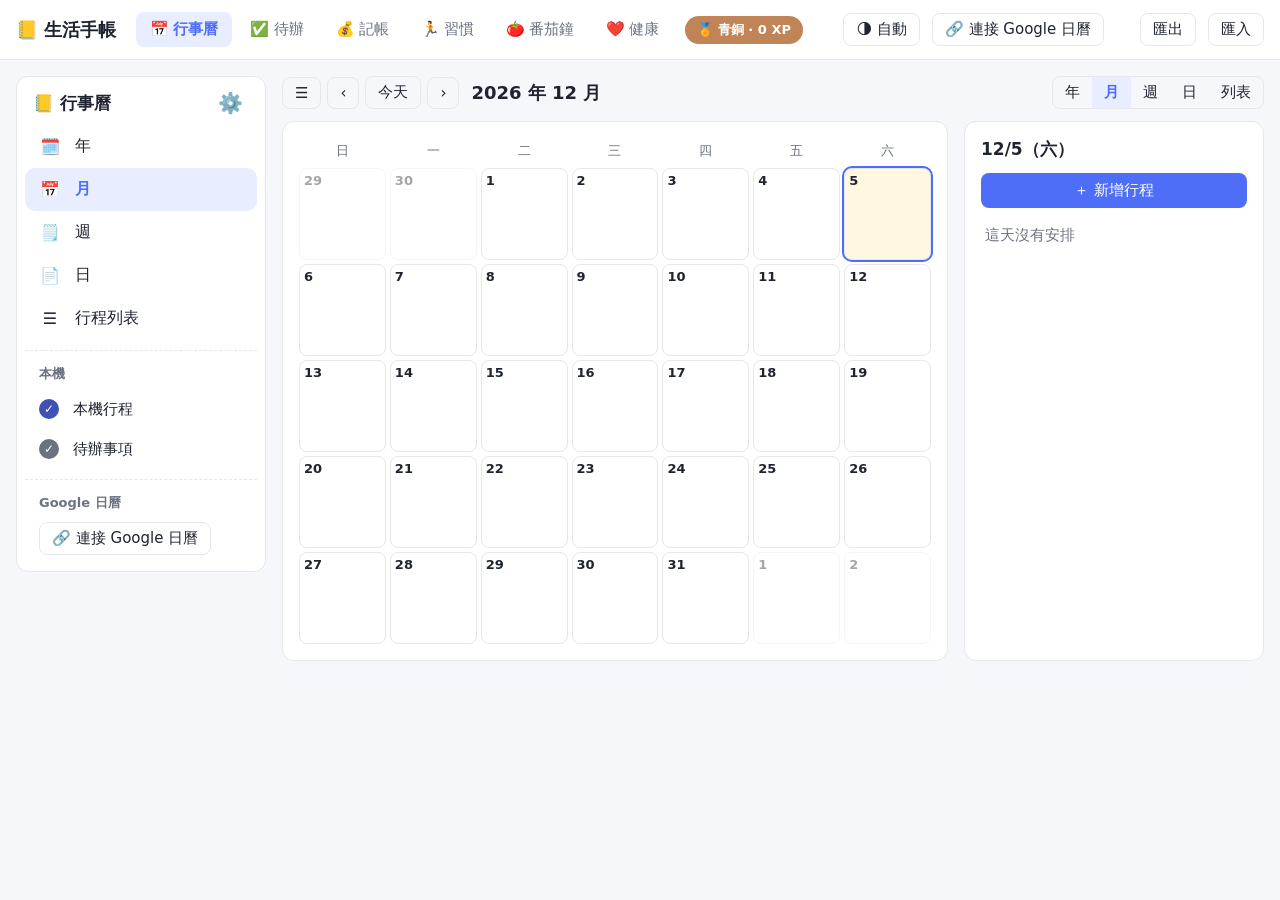
==== index.html @ 0fa0a85e "記帳分類：按「建立」立即記住、支出收入各一份、修正中文輸入法 Enter 和手機超出畫面；JS/CSS 加版本號避免讀到舊快取 Co-Authored-By: Claude Opus 5.5 <nor" ====
<!doctype html>
<html lang="zh-Hant">
<head>
<meta charset="utf-8">
<meta name="viewport" content="width=device-width, initial-scale=1">
<title>我的生活手帳</title>
<script>/* 先套用深淺色，避免畫面閃一下 */try{var t=localStorage.getItem('theme');if(t==='light'||t==='dark')document.documentElement.dataset.theme=t}catch(e){}</script>
<link rel="stylesheet" href="css/style.css?v=202611251434">
</head>
<body>
<header>
  <h1>📒 生活手帳</h1>
  <nav id="tabs">
    <button data-tab="cal" class="active">📅 行事曆</button>
    <button data-tab="todo">✅ 待辦</button>
    <button data-tab="money">💰 記帳</button>
    <button data-tab="habit">🏃 習慣</button>
    <button data-tab="pomo">🍅 番茄鐘</button>
    <button data-tab="health">❤️ 健康</button>
    <button data-tab="rank" class="hidden">🏅 段位</button>
  </nav>
  <button class="mini" id="rankPill" title="段位與經驗值（點一下看詳情）"></button>
  <div id="miniTimers"></div>
  <div class="spacer"></div>
  <button class="ghost" id="themeBtn" title="切換深色／淺色模式"></button>
  <button class="ghost" id="gBtn">🔗 連接 Google 日曆</button>
  <button class="x" id="syncState" style="font-size:13px" title="雲端同步"></button>
  <button class="ghost" id="exportBtn" title="匯出備份">匯出</button>
  <button class="ghost" id="importBtn" title="匯入備份">匯入</button>
  <input type="file" id="importFile" accept=".json" class="hidden">
</header>

<main>
<!-- 行事曆 -->
<section id="tab-cal" class="cal-layout">
  <!-- 側邊欄：寬螢幕固定在左邊，手機則是滑出選單 -->
  <div class="drawer-bg" id="drawerBg">
    <aside class="drawer">
      <div class="row" style="justify-content:space-between;margin:0 8px 8px"><strong style="font-size:17px">📒 行事曆</strong><button class="x" id="drawerGear" title="Google 同步設定" style="font-size:20px">⚙️</button></div>
      <div id="dvViews"></div>
      <div class="dsec"><h4>本機</h4><div id="dvLocal"></div></div>
      <div class="dsec"><h4 id="dvGTitle">Google 日曆</h4><div id="dvG"></div></div>
    </aside>
  </div>
  <div class="cal-main">
  <div class="cal-bar">
    <button class="ghost" id="drawerBtn" title="選單：切換視圖與日曆">☰</button>
    <button class="ghost" id="prevM">‹</button>
    <button class="ghost" id="todayBtn">今天</button>
    <button class="ghost" id="nextM">›</button>
    <h2 id="monthTitle"></h2>
    <div class="vseg" id="vseg">
      <button class="vbtn" data-v="year">年</button><button class="vbtn" data-v="month">月</button><button class="vbtn" data-v="week">週</button><button class="vbtn" data-v="day">日</button><button class="vbtn" data-v="list">列表</button>
    </div>
  </div>
  <div id="v-time" class="card tg hidden"></div>
  <div id="v-list" class="card hidden"><ul class="list" id="agenda"></ul></div>
  <div id="v-year" class="card hidden"></div>
  <div class="cal-wrap" id="v-month">
    <div class="card">
      <div class="grid" id="calGrid"></div>
    </div>
    <div class="card">
      <h2 id="selTitle"></h2>
      <button class="btn" id="addEventBtn" style="width:100%;margin-bottom:10px">＋ 新增行程</button>
      <ul class="list" id="dayList"></ul>
      <div class="muted" id="dayMoney" style="margin-top:10px;font-size:14px"></div>
    </div>
  </div>
  </div>
</section>

<!-- 待辦 -->
<section id="tab-todo" class="hidden">
  <div class="card">
    <form class="row" id="todoForm">
      <input type="text" id="todoText" placeholder="要做什麼？" required>
      <input type="date" id="todoDue" title="截止日（可不填）">
      <input type="time" id="todoTime" title="截止時間（可不填，預設當天 23:59:59）">
      <select id="todoPri"><option value="2">普通</option><option value="3">重要</option><option value="1">低</option></select>
      <button class="btn">新增</button>
    </form>
  </div>
  <div class="card">
    <div class="row" style="margin-bottom:8px">
      <button class="ghost tf" data-f="all">全部</button>
      <button class="ghost tf" data-f="open">未完成</button>
      <button class="ghost tf" data-f="done">已完成</button>
      <button class="ghost hidden" id="todoResort" title="清除手動排序，改回依截止時間排序">⏰ 依截止排序</button>
      <div class="spacer"></div>
      <span class="muted" id="todoCount"></span>
    </div>
    <ul class="list" id="todoList"></ul>
  </div>
</section>

<!-- 記帳 -->
<section id="tab-money" class="hidden">
  <div class="card">
    <form class="row" id="moneyForm">
      <select id="mType"><option value="exp">支出</option><option value="inc">收入</option></select>
      <input type="number" id="mAmt" placeholder="金額" min="0" step="any" required style="width:110px">
      <div class="combo"><input type="text" id="mCat" placeholder="分類" autocomplete="off" required><div class="combo-list hidden" id="mCatList"></div></div>
      <input type="date" id="mDate" required>
      <input type="text" id="mNote" placeholder="備註">
      <button class="btn">記一筆</button>
    </form>
  </div>
  <div class="row" style="margin-bottom:12px">
    <button class="ghost" id="mPrev">‹</button>
    <strong id="mMonth" style="min-width:110px;text-align:center"></strong>
    <button class="ghost" id="mNext">›</button>
  </div>
  <div class="stats">
    <div class="stat"><div class="muted">本月收入</div><div class="v inc" id="sInc"></div></div>
    <div class="stat"><div class="muted">本月支出</div><div class="v exp" id="sExp"></div></div>
    <div class="stat"><div class="muted">結餘</div><div class="v" id="sBal"></div></div>
  </div>
  <div class="cal-wrap">
    <div class="card"><h2>明細</h2><ul class="list" id="moneyList"></ul></div>
    <div class="card"><h2>支出分類</h2><div id="catBars"></div></div>
  </div>
</section>
</main>

<!-- 習慣 -->
<section id="tab-habit" class="hidden">
 <div class="hab-layout">
  <!-- 左：本週、計時習慣 -->
  <div class="hab-left">
    <div class="card">
      <div class="row" style="margin-bottom:8px"><h2 style="margin:0;flex:1">本週</h2><span class="muted small" id="hWeekSum"></span></div>
      <div class="hwk" id="hWeek"></div>
      <div class="muted small" style="margin-top:6px">點一下某天可以看那天的任務</div>
    </div>
    <div class="card">
      <h2 style="margin-bottom:4px">⏱ 計時習慣</h2>
      <div class="muted small" style="margin-bottom:10px">例如健身房：記錄去了多久，看每週／每月總時數</div>
      <form id="habitForm" class="hab-form">
        <input type="text" id="hName" placeholder="新增，例如：健身房、閱讀" required>
        <div class="row">
          <input type="text" id="hIcon" value="💪" title="圖示（可貼上任何 emoji）" style="width:56px;flex:none;min-width:0;text-align:center">
          <input type="number" id="hGoal" placeholder="每週目標（小時）" min="0" step="0.5" style="flex:1;min-width:0">
          <button class="btn">新增</button>
        </div>
      </form>
    </div>
    <div class="habit-grid" id="habitGrid"></div>
    <div class="card">
      <div class="row" style="margin-bottom:12px">
        <h2 style="margin:0;flex:1">計時統計</h2>
        <div class="seg" id="hPeriodSeg"><button class="pbtn" data-p="week">週</button><button class="pbtn" data-p="month">月</button></div>
      </div>
      <div class="row" style="margin-bottom:10px;justify-content:center"><button class="ghost" id="hPrev">‹</button><strong id="hPeriodTitle" style="min-width:120px;text-align:center"></strong><button class="ghost" id="hNext">›</button></div>
      <div id="hSummary"></div>
      <h2 style="margin-top:20px">紀錄</h2>
      <ul class="list" id="hLogList"></ul>
    </div>
  </div>
  <!-- 中：今日任務 -->
  <div class="hab-mid">
    <div class="card">
      <div class="row" style="margin-bottom:4px">
        <button class="ghost" id="hdPrev">‹</button>
        <div style="flex:1;text-align:center"><strong id="hdTitle"></strong><div class="muted small" id="hdCount"></div></div>
        <button class="ghost" id="hdNext">›</button>
        <button class="ghost" id="hEditBtn"></button>
      </div>
      <div id="hToday"></div>
    </div>
  </div>
  <!-- 右：習慣統計（週／月） -->
  <div class="hab-right">
    <div class="card">
      <div class="row" style="margin-bottom:10px">
        <h2 style="margin:0;flex:1">📊 習慣統計</h2>
        <div class="seg" id="hsSeg"><button class="pbtn" data-v="week">週</button><button class="pbtn" data-v="month">月</button></div>
      </div>
      <div class="row" style="justify-content:center;margin-bottom:10px"><button class="ghost" id="hsPrev">‹</button><strong id="hsTitle" style="min-width:140px;text-align:center"></strong><button class="ghost" id="hsNext">›</button></div>
      <div id="hsBody"></div>
    </div>
  </div>
 </div>
</section>

<!-- 段位 -->
<section id="tab-rank" class="hidden">
  <div class="rank-page">
    <div class="card rank-card" id="hRank"></div>
    <div class="card"><h2>最近 14 天得分</h2><div class="xph" id="rkHist"></div>
      <div class="row muted small" style="margin-top:8px;gap:14px"><span><i class="lg" style="background:var(--amber)"></i>習慣</span><span><i class="lg" style="background:#e5484d"></i>番茄鐘</span><span><i class="lg" style="background:var(--green)"></i>待辦</span></div></div>
    <div class="card"><h2>段位一覽</h2><div id="rkTiers"></div></div>
  </div>
</section>

<!-- 健康 -->
<section id="tab-health" class="hidden">
 <div class="hl-layout">
  <div class="hl-left">
    <div class="card">
      <div class="row" style="margin-bottom:6px"><h2 style="margin:0;flex:1">記錄</h2><input type="date" id="hlDate"></div>
      <form id="wForm" class="hl-form">
        <label>⚖️ 體重</label>
        <div class="row"><input type="number" id="wVal" step="0.1" min="20" max="300" placeholder="例如 67.8" style="flex:1;min-width:0"> kg <button class="btn">記錄</button></div>
      </form>
      <form id="bpForm" class="hl-form">
        <label>🩺 血壓</label>
        <div class="seg" id="bpSlot" style="display:inline-flex;align-self:flex-start"><button type="button" class="pbtn" data-s="m">🌅 早上</button><button type="button" class="pbtn" data-s="e">🌙 晚上</button></div>
        <div class="row"><input id="bpSys" type="number" min="50" max="260" placeholder="收縮壓" style="width:92px"> / <input id="bpDia" type="number" min="30" max="200" placeholder="舒張壓" style="width:92px"> mmHg</div>
        <div class="row"><input id="bpPulse" type="number" min="20" max="250" placeholder="脈搏（選填）" style="width:130px"> 下/分 <button class="btn" style="margin-left:auto">記錄</button></div>
      </form>
      <div id="hlDay" class="small" style="margin-top:12px"></div>
    </div>
    <div class="card">
      <div class="row" style="margin-bottom:8px"><h2 style="margin:0;flex:1">🧬 InBody</h2><button class="btn" id="ibAdd">＋ 新增一筆</button></div>
      <div id="ibLatest"></div>
    </div>
  </div>
  <div class="hl-right">
    <div class="hl-tiles" id="hlTiles"></div>
    <div class="card">
      <div class="row" style="margin-bottom:8px"><h2 style="margin:0;flex:1">⚖️ 體重趨勢</h2>
        <div class="seg" id="hlRange"><button class="pbtn" data-r="30">30 天</button><button class="pbtn" data-r="90">90 天</button><button class="pbtn" data-r="365">1 年</button></div></div>
      <div id="wChart"></div>
    </div>
    <div class="card"><h2>🩺 血壓趨勢</h2><div id="bpChart"></div>
      <div class="muted small" style="margin-top:6px">虛線是 130/80 mmHg。顏色分級只是參考，有疑問請問醫師。</div></div>
    <div class="card"><h2>🧬 InBody 變化</h2><div id="ibHist"></div></div>
    <div class="card"><h2>最近紀錄</h2><ul class="list" id="hlList"></ul></div>
  </div>
 </div>
</section>

<!-- 番茄鐘 -->
<section id="tab-pomo" class="hidden">
  <div class="pomo-wrap">
    <div class="card" style="text-align:center">
      <div class="seg" id="pModeSeg" style="display:inline-flex"><button class="pbtn" data-m="focus">專注</button><button class="pbtn" data-m="short">短休息</button><button class="pbtn" data-m="long">長休息</button></div>
      <div class="ring"><svg viewBox="0 0 200 200"><circle cx="100" cy="100" r="90" class="ring-bg"/><circle cx="100" cy="100" r="90" id="pRing" class="ring-fg"/></svg>
        <div class="ring-txt"><div class="ptime" id="pTime"></div><div class="muted" id="pModeLabel"></div></div></div>
      <div style="text-align:left">
        <label class="muted" style="font-size:13px">正在處理哪項工作</label>
        <select id="pTask" style="width:100%;margin:4px 0 8px"></select>
        <div class="row"><input type="text" id="pNewTask" placeholder="或輸入新工作，直接加入待辦"><button class="ghost" id="pAddTask">加入</button></div>
      </div>
      <div class="row" style="justify-content:center;margin-top:16px">
        <button class="btn" id="pStart" style="min-width:110px;font-size:17px;padding:10px 18px"></button>
        <button class="ghost" id="pReset">重設</button>
        <button class="ghost" id="pSkip">跳過</button>
        <button class="ghost" id="pFinish" title="提早結束這段專注，並記錄已經專注的時間">結束並記錄</button>
      </div>
      <div class="muted" id="pCycle" style="margin-top:10px;font-size:13px"></div>
      <details style="margin-top:12px;text-align:left"><summary class="muted" style="cursor:pointer">⚙️ 設定</summary>
        <div class="pset" id="psBox">
          <label>專注 <input type="number" id="ps_focus" min="1" max="180"> 分</label>
          <label>短休息 <input type="number" id="ps_short" min="1" max="60"> 分</label>
          <label>長休息 <input type="number" id="ps_long" min="1" max="90"> 分</label>
          <label>每 <input type="number" id="ps_every" min="1" max="12"> 輪長休息一次</label>
          <label><input type="checkbox" id="ps_auto"> 自動開始下一段</label>
        </div>
      </details>
    </div>
    <div>
      <div class="stats" id="pToday" style="grid-template-columns:repeat(2,1fr)"></div>
      <div class="card">
        <div class="row" style="margin-bottom:12px"><h2 style="margin:0;flex:1">各工作花了多少時間</h2>
          <div class="seg" id="pPeriodSeg"><button class="pbtn" data-p="today">今天</button><button class="pbtn" data-p="week">本週</button><button class="pbtn" data-p="all">全部</button></div></div>
        <div id="pByTask"></div>
        <h2 style="margin-top:20px">專注紀錄</h2>
        <ul class="list" id="pLogList"></ul>
      </div>
    </div>
  </div>
</section>

<!-- 每日任務：項目編輯 -->
<div class="modal-bg hidden" id="hiModal">
  <form class="modal" id="hiForm">
    <h2 id="hiTitle">新增項目</h2>
    <label>名稱</label><input type="text" id="hiName" required>
    <label>補充說明（選填）</label><input type="text" id="hiNote" placeholder="例如：無糖茶也算、早·午·晚">
    <div class="row">
      <div style="flex:1"><label>類型</label>
        <select id="hiType"><option value="check">✅ 打勾（做了就勾）</option><option value="count">🔢 計數（例如喝水 3000 ml）</option><option value="timer">⏱ 計時（例如健身房）</option><option value="supp">💊 保健（早／午／晚）</option></select></div>
      <div style="flex:1"><label>群組</label><select id="hiGroup"></select></div>
    </div>
    <div id="hiCount" class="row" style="margin-top:10px;font-size:14px">目標 <input type="number" id="hiTarget" min="1" style="width:90px"> 單位 <input type="text" id="hiUnit" placeholder="ml、次、杯" style="width:90px;flex:none;min-width:0"> 每按一次 + <input type="number" id="hiStep" min="1" style="width:80px"></div>
    <div id="hiTimer" style="margin-top:10px;font-size:14px">
      <label>記到哪個計時習慣</label><select id="hiHabit"></select>
      <div class="row" style="margin-top:8px">每天目標 <input type="number" id="hiMin" min="0" style="width:90px"> 分鐘 <span class="muted small">（0 = 有做就算）</span></div>
    </div>
    <div id="hiSupp">
      <label>哪些時段要吃</label>
      <div class="seg" id="hiSlots" style="display:inline-flex"><button type="button" class="pbtn" data-s="m">早</button><button type="button" class="pbtn" data-s="n">午</button><button type="button" class="pbtn" data-s="e">晚</button></div>
      <label style="display:flex;gap:8px;align-items:center;color:var(--text);font-size:14px;margin-top:10px"><input type="checkbox" id="hiMust" style="width:auto"> 必吃（例如藥，會用紅色標示）</label>
    </div>
    <label>哪幾天要做</label>
    <div class="row">
      <div class="seg" id="hiDays"><button type="button" class="pbtn" data-d="0">日</button><button type="button" class="pbtn" data-d="1">一</button><button type="button" class="pbtn" data-d="2">二</button><button type="button" class="pbtn" data-d="3">三</button><button type="button" class="pbtn" data-d="4">四</button><button type="button" class="pbtn" data-d="5">五</button><button type="button" class="pbtn" data-d="6">六</button></div>
      <button type="button" class="ghost" data-q="all" style="padding:4px 8px;font-size:13px">每天</button><button type="button" class="ghost" data-q="wk" style="padding:4px 8px;font-size:13px">平日</button>
    </div>
    <div class="row" style="margin-top:16px;justify-content:flex-end">
      <button type="button" class="ghost" id="hiDel" style="color:var(--red);margin-right:auto">刪除</button>
      <button type="button" class="ghost" id="hiCancel">取消</button>
      <button class="btn">儲存</button>
    </div>
  </form>
</div>
<!-- 每日任務：群組編輯 -->
<div class="modal-bg hidden" id="hgModal">
  <form class="modal" id="hgForm">
    <h2 id="hgTitle">新增群組</h2>
    <div class="row"><div style="width:80px"><label>圖示</label><input type="text" id="hgIcon" style="text-align:center"></div><div style="flex:1"><label>名稱</label><input type="text" id="hgName" required placeholder="例如：作息、飲食、morning routine"></div></div>
    <label>類型</label>
    <select id="hgKind"><option value="normal">📋 一般清單</option><option value="routine">▶ Routine（可以按 ▶ 一步一步照順序做）</option><option value="supp">💊 保健（用早／午／晚分）</option></select>
    <div class="row" style="margin-top:16px;justify-content:flex-end">
      <button type="button" class="ghost" id="hgCancel">取消</button>
      <button class="btn">儲存</button>
    </div>
  </form>
</div>
<!-- Routine 一步一步做 -->
<div class="modal-bg hidden" id="rtModal">
  <div class="modal rt">
    <div class="muted" id="rtGroup"></div>
    <div class="rt-bar"><i id="rtBar"></i></div>
    <div class="muted small" id="rtStep"></div>
    <div class="rt-name" id="rtName"></div>
    <div class="muted" id="rtNote"></div>
    <div class="muted small" id="rtClock" style="margin-top:14px;font-variant-numeric:tabular-nums"></div>
    <div class="row" style="justify-content:center;margin-top:20px">
      <button class="ghost" id="rtSkip">跳過</button>
      <button class="btn" id="rtDone" style="font-size:17px;padding:10px 22px">✓ 完成，下一步</button>
    </div>
    <div style="margin-top:12px"><button class="x" id="rtClose">結束</button></div>
  </div>
</div>

<!-- InBody 輸入 -->
<div class="modal-bg hidden" id="ibModal">
  <form class="modal" id="ibForm">
    <h2 id="ibTitle">新增 InBody 紀錄</h2>
    <label>測量日期</label><input type="date" id="ibDate" required>
    <div class="ib-grid" id="ibFields"></div>
    <label>備註（選填）</label><input type="text" id="ibNote" placeholder="例如：健身房、早上空腹">
    <div class="row" style="margin-top:16px;justify-content:flex-end">
      <button type="button" class="ghost" id="ibDel" style="color:var(--red);margin-right:auto">刪除</button>
      <button type="button" class="ghost" id="ibCancel">取消</button>
      <button class="btn">儲存</button>
    </div>
  </form>
</div>

<!-- 待辦編輯視窗 -->
<div class="modal-bg hidden" id="tdModal">
  <form class="modal" id="tdForm">
    <h2>編輯待辦</h2>
    <label>內容</label><input type="text" id="tdText" required>
    <div class="row">
      <div style="flex:1"><label>截止日</label><input type="date" id="tdDue"></div>
      <div style="flex:1"><label>截止時間</label><input type="time" id="tdTime"></div>
    </div>
    <div class="muted" style="font-size:12px;margin-top:4px">兩個都清空 = 沒有截止時間；只填日期 = 當天 23:59:59</div>
    <label>重要性</label>
    <div class="seg" id="tdPri" style="display:inline-flex"><button type="button" class="pbtn" data-v="3">🔴 重要</button><button type="button" class="pbtn" data-v="2">普通</button><button type="button" class="pbtn" data-v="1">⚪ 低</button></div>
    <label style="display:flex;gap:8px;align-items:center;color:var(--text);font-size:15px;margin-top:14px"><input type="checkbox" id="tdDone" style="width:auto"> 已完成</label>
    <div class="row" style="margin-top:16px;justify-content:flex-end">
      <button type="button" class="ghost" id="tdDel" style="color:var(--red);margin-right:auto">刪除</button>
      <button type="button" class="ghost" id="tdCancel">取消</button>
      <button class="btn">儲存</button>
    </div>
  </form>
</div>

<!-- 行程視窗 -->
<div class="modal-bg hidden" id="evModal">
  <form class="modal" id="evForm">
    <h2 id="evModalTitle">新增行程</h2>
    <label>標題</label><input type="text" id="evTitle" required>
    <div id="evCalWrap" class="hidden">
      <label>日曆</label><select id="evCal"></select>
      <div class="muted" id="evCalHint" style="font-size:12px;margin-top:4px"></div>
    </div>
    <label>日期</label><input type="date" id="evDate" required>
    <div class="row">
      <div style="flex:1"><label>開始</label><input type="time" id="evStart"></div>
      <div style="flex:1"><label>結束</label><input type="time" id="evEnd"></div>
    </div>
    <label>重複</label>
    <select id="evRepeat"><option value="">不重複</option><option value="w">每週</option><option value="m">每月</option><option value="y">每年</option></select>
    <div class="muted hidden" id="evRepeatHint" style="font-size:12px;margin-top:4px">這是 Google 重複行程中的一次，修改或刪除只會影響這一次。</div>
    <label>顏色</label><div class="colors" id="evColors"></div>
    <label>備註</label><textarea id="evNote" rows="2"></textarea>
    <div class="row" style="margin-top:16px;justify-content:flex-end">
      <button type="button" class="ghost" id="evDel" style="color:var(--red);margin-right:auto">刪除</button>
      <button type="button" class="ghost" id="evCancel">取消</button>
      <button class="btn" id="evSave">儲存</button>
    </div>
  </form>
</div>

<!-- Google 同步設定視窗 -->
<div class="modal-bg hidden" id="gModal">
  <div class="modal">
    <h2>Google 日曆同步</h2>
    <p class="muted" id="gState" style="font-size:14px"></p>
    <label>OAuth Client ID</label>
    <input type="text" id="gClientId" placeholder="xxxx.apps.googleusercontent.com">
    <p class="muted" style="font-size:12px">還沒有 Client ID？請看 README 的「設定 Google 日曆同步」。</p>
    <div id="gCalBox" class="hidden">
      <label>新行程預設寫入</label>
      <select id="gDefCal"></select>
      <p class="muted" style="font-size:12px">要顯示哪些日曆，請在行事曆左上角的 ☰ 選單勾選。</p>
    </div>
    <button class="ghost" id="gUpload" style="width:100%;margin-top:8px"></button>
    <div class="row" style="margin-top:16px;justify-content:flex-end">
      <button class="ghost" id="gDisconnect" style="color:var(--red);margin-right:auto">中斷連線</button>
      <button class="ghost" id="gClose">關閉</button>
      <button class="btn" id="gConnect">連接</button>
    </div>
  </div>
</div>

<script src="https://accounts.google.com/gsi/client" async defer></script>
<script src="js/core.js?v=202611251434"></script>
<script src="js/calendar.js?v=202611251434"></script>
<script src="js/todo.js?v=202611251434"></script>
<script src="js/money.js?v=202611251434"></script>
<script src="js/backup.js?v=202611251434"></script>
<script src="js/google-calendar.js?v=202611251434"></script>
<script src="js/drive-sync.js?v=202611251434"></script>
<script src="js/habits.js?v=202611251434"></script>
<script src="js/daily-rank.js?v=202611251434"></script>
<script src="js/health.js?v=202611251434"></script>
<script src="js/pomodoro.js?v=202611251434"></script>
<script src="js/main.js?v=202611251434"></script>
</body>
</html>
---- css/style.css ----
:root{
  color-scheme:light;
  --bg:#f6f7fb; --card:#fff; --text:#1f2430; --muted:#6b7280; --line:#e5e7eb;
  --primary:#4f6ef7; --primary-soft:#e8edff; --green:#16a34a; --red:#dc2626; --amber:#d97706;
  --today:#fff7e0; --late-bg:#fde2e2; --tomato-bg:#fde2e2; --tomato:#c2410c;
}
/* 深色：「自動」時跟著系統，或手動選深色 */
@media (prefers-color-scheme: dark){
  :root:not([data-theme="light"]){ color-scheme:dark; --bg:#14161c; --card:#1d2029; --text:#e8eaf0; --muted:#9aa1b0; --line:#2d313d;
    --primary:#7b93ff; --primary-soft:#262d4a; --green:#4ade80; --red:#f87171; --amber:#fbbf24; --today:#2e2a1c;
    --late-bg:#3b1d1d; --tomato-bg:#3a2218; --tomato:#fb923c; }
}
:root[data-theme="dark"]{ color-scheme:dark; --bg:#14161c; --card:#1d2029; --text:#e8eaf0; --muted:#9aa1b0; --line:#2d313d;
  --primary:#7b93ff; --primary-soft:#262d4a; --green:#4ade80; --red:#f87171; --amber:#fbbf24; --today:#2e2a1c;
  --late-bg:#3b1d1d; --tomato-bg:#3a2218; --tomato:#fb923c; }
*{box-sizing:border-box}
body{margin:0;background:var(--bg);color:var(--text);font-family:system-ui,-apple-system,"Segoe UI","Microsoft JhengHei","PingFang TC",sans-serif;font-size:15px}
header{display:flex;align-items:center;gap:12px;padding:12px 16px;background:var(--card);border-bottom:1px solid var(--line);position:sticky;top:0;z-index:5;flex-wrap:wrap}
header h1{font-size:18px;margin:0 8px 0 0}
nav{display:flex;gap:4px;flex-wrap:wrap}
nav button{border:0;background:transparent;color:var(--muted);padding:8px 14px;border-radius:8px;cursor:pointer;font-size:15px}
nav button.active{background:var(--primary-soft);color:var(--primary);font-weight:600}
.spacer{flex:1}
main{max-width:1100px;margin:0 auto;padding:16px}
.card{background:var(--card);border:1px solid var(--line);border-radius:12px;padding:16px;margin-bottom:16px}
.row{display:flex;gap:8px;flex-wrap:wrap;align-items:center}
input,select,textarea{font:inherit;color:var(--text);background:var(--bg);border:1px solid var(--line);border-radius:8px;padding:8px 10px}
input[type=text],textarea{flex:1;min-width:140px}
button.btn{font:inherit;border:0;border-radius:8px;padding:8px 14px;background:var(--primary);color:#fff;cursor:pointer}
button.ghost{font:inherit;border:1px solid var(--line);border-radius:8px;padding:6px 12px;background:transparent;color:var(--text);cursor:pointer}
button.x{border:0;background:transparent;color:var(--muted);cursor:pointer;font-size:16px;padding:2px 6px}
button.x:hover{color:var(--red)}
.hidden{display:none!important}
h2{font-size:17px;margin:0 0 12px}
.muted{color:var(--muted)}
/* calendar */
.cal-bar{display:flex;align-items:center;gap:6px;margin-bottom:12px}
.cal-bar h2{margin:0 0 0 6px;flex:1;font-size:18px;white-space:nowrap;overflow:hidden;text-overflow:ellipsis}
.vseg{display:flex;border:1px solid var(--line);border-radius:8px;overflow:hidden}
.vbtn{border:0;background:transparent;color:var(--text);font:inherit;padding:6px 12px;cursor:pointer}
.vbtn.on{background:var(--primary-soft);color:var(--primary);font-weight:600}
.lhead{font-weight:600;color:var(--primary);padding-top:18px!important}
/* 年 */
.ygrid{display:grid;grid-template-columns:repeat(auto-fill,minmax(180px,1fr));gap:20px}
.ymt{font-weight:600;margin-bottom:6px;cursor:pointer;color:var(--primary)}
.yg{display:grid;grid-template-columns:repeat(7,1fr);gap:2px;text-align:center;font-size:12px}
.yg i{font-style:normal;color:var(--muted)}
.yg b{font-weight:400;padding:3px 0;border-radius:6px;cursor:pointer;position:relative}
.yg b:hover{background:var(--primary-soft)}
.yg b.has::after{content:'';position:absolute;left:50%;bottom:0;width:4px;height:4px;margin-left:-2px;border-radius:50%;background:var(--primary)}
.yg b.t{background:var(--primary);color:#fff}
/* 週／日 時間軸 */
.tg{padding:0;overflow:hidden;--n:7;user-select:none;-webkit-user-select:none;-webkit-touch-callout:none}
.tg-head,.tg-allday,.tg-body{display:grid;grid-template-columns:44px repeat(var(--n),minmax(0,1fr))}
.tg-head,.tg-allday{overflow-y:hidden;scrollbar-gutter:stable}
.tg-head{border-bottom:1px solid var(--line)}
.tg-dh{text-align:center;padding:8px 0 6px;cursor:pointer}
.tg-dh .wd{font-size:12px;color:var(--muted)}
.tg-dh .dn{font-size:20px;font-weight:600;line-height:1.5;display:inline-block;min-width:34px;border-radius:8px}
.tg-dh.sun .wd,.tg-dh.sun .dn{color:var(--red)}
.tg-dh.sat .wd,.tg-dh.sat .dn{color:var(--primary)}
.tg-dh.today .dn{background:var(--primary);color:#fff}
.tg-allday{border-bottom:1px solid var(--line)}
.tg-adl{font-size:11px;color:var(--muted);text-align:right;padding:6px 6px 0 0}
.tg-allday .cell{border-left:1px solid var(--line);padding:2px;min-height:26px;cursor:pointer;min-width:0}
.tg-scroll{overflow-y:auto;height:calc(100vh - 250px);min-height:380px;scrollbar-gutter:stable}
.tg-body{position:relative;height:1152px}
.tg-hours{position:relative}
.tg-hours div{position:absolute;right:6px;font-size:11px;color:var(--muted);transform:translateY(-50%)}
.tg-col{position:relative;border-left:1px solid var(--line);background:repeating-linear-gradient(to bottom,var(--line) 0 1px,transparent 1px 48px);cursor:cell;min-width:0}
.blk{position:absolute;border-radius:6px;padding:3px 5px;font-size:12px;overflow:hidden;cursor:grab;box-sizing:border-box;border:1px solid rgba(0,0,0,.18);line-height:1.25}
.blk .t{font-weight:600;word-break:break-word}
.blk .s{opacity:.85;font-size:11px}
.blk .rz{position:absolute;left:0;right:0;bottom:0;height:8px;cursor:ns-resize}
.blk.ro{cursor:pointer}
.blk.dragging{z-index:6;box-shadow:0 6px 16px rgba(0,0,0,.35);opacity:.92;cursor:grabbing}
.ghost-sel{position:absolute;left:2px;right:2px;background:var(--primary);color:#fff;opacity:.6;border-radius:6px;pointer-events:none;font-size:11px;padding:2px 4px;z-index:5}
.nowline{position:absolute;left:0;right:0;height:2px;background:var(--red);z-index:4;pointer-events:none}
.nowline::before{content:'';position:absolute;left:-4px;top:-3px;width:8px;height:8px;border-radius:50%;background:var(--red)}
/* 側邊選單：手機 = 滑出；寬螢幕 = 固定在左側 */
.drawer-bg{position:fixed;inset:0;background:rgba(0,0,0,.45);z-index:15;display:none}
.drawer-bg.open{display:block}
.drawer{position:absolute;left:0;top:0;bottom:0;width:290px;max-width:85vw;background:var(--card);padding:16px 10px;overflow:auto;border-radius:0 16px 16px 0;box-shadow:4px 0 20px rgba(0,0,0,.3)}
.cal-main{min-width:0}
@media (min-width:1000px){
  main:has(#tab-cal:not(.hidden)){max-width:1440px}
  .cal-layout{display:grid;grid-template-columns:250px minmax(0,1fr);gap:16px;align-items:start}
  .cal-layout.collapsed{grid-template-columns:minmax(0,1fr)}
  .cal-layout.collapsed .drawer-bg{display:none}
  .drawer-bg{display:block;position:sticky;top:76px;inset:auto;background:none;z-index:1}
  .drawer{position:static;width:auto;max-width:none;max-height:calc(100vh - 96px);border:1px solid var(--line);border-radius:12px;box-shadow:none;padding:12px 8px}
}
.dv{display:flex;align-items:center;gap:14px;width:100%;border:0;background:transparent;color:var(--text);font:inherit;font-size:16px;padding:11px 14px;border-radius:10px;cursor:pointer;text-align:left}
.dv .ic{width:22px;text-align:center}
.dv.on{background:var(--primary-soft);color:var(--primary);font-weight:600}
.dsec{border-top:1px dashed var(--line);margin-top:10px;padding-top:10px}
.dsec h4{margin:4px 14px 6px;font-size:13px;color:var(--muted);font-weight:600}
.ck{display:flex;align-items:center;gap:14px;padding:10px 14px;cursor:pointer;border-radius:10px;font-size:15px}
.ck:hover,.dv:hover{background:var(--bg)}
.cb{width:20px;height:20px;border-radius:50%;border:2px solid var(--c);flex:none;display:inline-flex;align-items:center;justify-content:center;box-sizing:border-box}
.cb.on{background:var(--c)}
.cb.on::after{content:'✓';color:#fff;font-size:12px;font-weight:700}
@media (max-width:600px){
  header{padding:8px 10px;gap:6px}
  header h1{font-size:16px}
  nav button{padding:6px 9px;font-size:14px}
  header button.ghost{padding:4px 8px;font-size:13px}
  .tg-scroll{height:calc(100dvh - 150px)}
  .ygrid{grid-template-columns:repeat(2,1fr);gap:14px}
  .yg{font-size:11px}
  main{padding:10px}
  .vseg{display:none}
  .cal-bar h2{font-size:16px}
  .tg-head,.tg-allday,.tg-body{grid-template-columns:32px repeat(var(--n),minmax(0,1fr))}
  .blk{padding:2px 3px;font-size:11px}
  .tg-dh .dn{font-size:17px;min-width:28px}
}
.grid{display:grid;grid-template-columns:repeat(7,1fr);gap:4px}
.dow{text-align:center;color:var(--muted);font-size:13px;padding:4px 0}
.day{min-height:92px;border:1px solid var(--line);border-radius:8px;padding:4px;cursor:pointer;overflow:hidden;background:var(--card)}
.day:hover{border-color:var(--primary)}
.day.other{opacity:.4}
.day.today{background:var(--today)}
.day.sel{outline:2px solid var(--primary)}
.day .n{font-size:13px;font-weight:600}
.chip{font-size:11.5px;border-radius:4px;padding:1px 4px;margin-top:2px;white-space:nowrap;overflow:hidden;text-overflow:ellipsis;color:#fff}
.chip.todo{background:transparent;color:var(--text);border:1px dashed var(--muted)}
.chip.done{text-decoration:line-through;opacity:.6}
.cal-wrap{display:grid;grid-template-columns:1fr 300px;gap:16px}
@media (max-width:820px){.cal-wrap{grid-template-columns:1fr}.day{min-height:64px}.chip{font-size:10px}}
.list{list-style:none;margin:0;padding:0}
.list li{display:flex;align-items:center;gap:8px;padding:8px 4px;border-bottom:1px solid var(--line)}
.list li:last-child{border-bottom:0}
.list .grow{flex:1;min-width:0;word-break:break-word}
.dot{width:10px;height:10px;border-radius:50%;flex:none}
.tag{font-size:12px;padding:2px 8px;border-radius:999px;background:var(--primary-soft);color:var(--primary);white-space:nowrap}
.tag.late{background:var(--late-bg);color:var(--red)}
.tag.tomato{background:var(--tomato-bg);color:var(--tomato)}
.todo-edit{cursor:pointer}
/* 拖曳排序：按住前面的四條線把手 */
.td-handle{flex:none;display:flex;flex-direction:column;justify-content:center;gap:3px;width:28px;align-self:stretch;min-height:32px;margin:-4px 0 -4px -4px;padding:0 6px;cursor:grab;touch-action:none;-webkit-user-select:none;user-select:none;-webkit-touch-callout:none}
.td-handle i{display:block;height:2px;border-radius:1px;background:var(--muted)}
.td-handle:hover i{background:var(--text)}
#todoList li.td-lift .td-handle{cursor:grabbing}
#todoList li.td-lift .td-handle i{background:var(--primary)}
#todoList li.td-lift{-webkit-user-select:none;user-select:none;position:relative;z-index:5;background:var(--card,var(--bg));border-radius:10px;box-shadow:0 6px 18px rgba(0,0,0,.3);outline:2px solid var(--primary);cursor:grabbing}
.todo-edit:hover > span:first-child{text-decoration:underline;text-decoration-color:var(--muted)}
.done-text{text-decoration:line-through;color:var(--muted)}
.ddl{display:flex;flex-wrap:wrap;gap:8px;align-items:center;margin-top:5px;font-size:13px}
.cdn{font-family:ui-monospace,SFMono-Regular,Consolas,monospace;font-variant-numeric:tabular-nums;font-size:15px;font-weight:700;padding:2px 9px;border-radius:6px;white-space:nowrap}
.cdn.ok{color:var(--primary);background:var(--primary-soft)}
.cdn.soon{color:var(--amber);background:rgba(217,119,6,.14)}
.cdn.urgent,.cdn.over{color:var(--red);background:rgba(220,38,38,.14)}
/* countdown */
/* money */
.stats{display:grid;grid-template-columns:repeat(3,1fr);gap:12px;margin-bottom:16px}
.stat{background:var(--card);border:1px solid var(--line);border-radius:12px;padding:14px}
.stat .v{font-size:22px;font-weight:700;margin-top:4px}
.inc{color:var(--green)} .exp{color:var(--red)}
.bar{height:10px;border-radius:5px;background:var(--primary);}
.bar-row{display:grid;grid-template-columns:80px 1fr 90px;gap:8px;align-items:center;margin:6px 0;font-size:14px}
.bar-bg{background:var(--line);border-radius:5px;overflow:hidden}
@media (max-width:600px){.stats{grid-template-columns:1fr}}
/* 共用分段按鈕、頂部小計時器 */
.seg{display:flex;border:1px solid var(--line);border-radius:8px;overflow:hidden}
.pbtn{border:0;background:transparent;color:var(--text);font:inherit;padding:6px 12px;cursor:pointer}
.pbtn.on{background:var(--primary-soft);color:var(--primary);font-weight:600}
#miniTimers{display:flex;gap:6px;flex-wrap:wrap}
.mini{border:0;border-radius:999px;padding:5px 12px;background:var(--c);color:#fff;font:inherit;font-size:13px;cursor:pointer;font-variant-numeric:tabular-nums;white-space:nowrap}
.small{font-size:13px}
/* 習慣 */
.habit-grid{display:grid;grid-template-columns:repeat(auto-fill,minmax(260px,1fr));gap:16px;margin-bottom:16px}
.habit-grid .card{margin:0}
.hbig{font-size:24px;font-weight:700;margin:8px 0 6px}
.hbig .muted{font-size:14px;font-weight:400}
.habit .bar-bg{height:8px;margin:4px 0}
.hweek{display:grid;grid-template-columns:repeat(7,1fr);gap:4px;margin:12px 0}
.hweek div{display:flex;flex-direction:column;justify-content:flex-end;align-items:center;gap:3px;height:70px}
.hweek i{display:block;width:70%;background:var(--c);border-radius:3px 3px 0 0;min-height:2px;opacity:.85}
.hweek span{font-size:11px;color:var(--muted)}
.hweek span.t{color:var(--c);font-weight:700}
.hform{display:grid;gap:8px;margin-top:10px}
.stack{display:flex;align-items:flex-end;gap:3px;height:130px;margin-top:14px;border-bottom:1px solid var(--line)}
.stack .sc{flex:1;display:flex;flex-direction:column-reverse;height:100%;padding-bottom:16px;position:relative;min-width:0}
.stack .sc i{display:block;border-radius:2px}
.stack .sc span{position:absolute;bottom:0;left:0;right:0;text-align:center;font-size:10px;color:var(--muted)}
/* 習慣頁版面：寬螢幕分左中右三欄 */
.hab-form{display:grid;gap:8px}
.hab-form input[type=text]{min-width:0}
.hwk{display:grid;grid-template-columns:repeat(7,1fr);gap:6px;align-items:end}
.hwk button{border:0;background:transparent;color:var(--text);font:inherit;cursor:pointer;display:flex;flex-direction:column;align-items:center;gap:4px;padding:4px 0;border-radius:8px}
.hwk button.sel{background:var(--primary-soft)}
.hwk .bar-v{width:70%;height:80px;background:var(--line);border-radius:6px;position:relative;overflow:hidden}
.hwk .bar-v i{position:absolute;left:0;right:0;bottom:0;background:var(--muted);border-radius:6px}
.hwk .bar-v i.ok{background:var(--amber)}
.hwk .pc{font-size:11px;color:var(--muted)}
.hwk .wd{font-size:12px}
.hwk .wd.t{color:var(--amber);font-weight:700}
@media (min-width:1000px){
  main:has(#tab-habit:not(.hidden)){max-width:1440px}
  .hab-layout{display:grid;grid-template-columns:280px minmax(0,1fr) 330px;gap:16px;align-items:start}
  .hab-left,.hab-right{position:sticky;top:76px;max-height:calc(100vh - 92px);overflow:auto;scrollbar-width:thin}
  .hab-left .rk-src{grid-template-columns:1fr}
  .hab-left .rk-src div{flex-direction:row;align-items:baseline;gap:8px}
  .hab-left .rk-src b{font-size:17px;margin-left:auto}
  .hab-right .habit-grid{grid-template-columns:1fr}
}
/* 每項的連續／總天數 */
.hstat{border:0;background:transparent;color:var(--text);font:inherit;cursor:pointer;display:flex;flex-direction:column;align-items:flex-end;min-width:58px;padding:2px 4px;border-radius:8px}
.hstat:hover{background:var(--bg)}
.hstat b{font-size:17px;line-height:1.1;font-variant-numeric:tabular-nums}
.hstat small{font-size:11px;color:var(--muted)}
/* 習慣統計：週格子、月曆 */
.hsnum{display:grid;grid-template-columns:repeat(3,1fr);gap:8px;margin-bottom:12px;text-align:center}
.hsnum div{background:var(--bg);border-radius:10px;padding:8px 4px;display:flex;flex-direction:column}
.hsnum b{font-size:20px}
.hsnum span{font-size:11px;color:var(--muted)}
.hsr{display:grid;grid-template-columns:minmax(0,1fr) repeat(7,22px);gap:5px;align-items:center;margin:5px 0}
.hsh span{text-align:center;font-size:12px;color:var(--muted)}
.hsh span.t{color:var(--primary);font-weight:700}
.hsn{font-size:13px;white-space:nowrap;overflow:hidden;text-overflow:ellipsis}
.sq{display:block;width:22px;height:22px;border-radius:6px;background:var(--line)}
.sq.fut{opacity:.35}
.sq.rest{background:repeating-linear-gradient(45deg,var(--line) 0 2px,transparent 2px 5px)}
.hsm{display:grid;grid-template-columns:repeat(auto-fill,minmax(135px,1fr));gap:10px}
.hmc{background:var(--bg);border-radius:12px;padding:10px}
.hmt{font-size:13px;font-weight:600;display:flex;gap:6px;align-items:center;margin-bottom:6px;white-space:nowrap;overflow:hidden;text-overflow:ellipsis}
.hmg{display:grid;grid-template-columns:repeat(7,1fr);gap:2px}
.hmg i{display:block}
.hmg b{font-weight:400;font-size:9px;text-align:center;line-height:15px;border-radius:3px;background:var(--line);color:var(--muted)}
.hmg b.on{color:#fff;font-weight:700}
.hmg b.rest{background:transparent}
.hmg b.fut{opacity:.4}
.hmg b.t{outline:1.5px solid var(--primary)}
.hmf{display:flex;justify-content:space-around;font-size:12px;color:var(--muted);margin-top:6px}
/* 段位頁 */
.rank-page{max-width:760px;margin:0 auto}
.xph{display:flex;gap:4px;align-items:flex-end;height:150px}
.xc{flex:1;display:flex;flex-direction:column;align-items:center;height:100%;min-width:0}
.xb{flex:1;width:70%;display:flex;flex-direction:column-reverse;border-radius:4px;overflow:hidden;background:var(--bg)}
.xb i{display:block}
.xv{font-size:10px;color:var(--muted);height:14px}
.xd{font-size:10px;color:var(--muted);margin-top:3px;white-space:nowrap}
.xd.t{color:var(--primary);font-weight:700}
.lg{display:inline-block;width:10px;height:10px;border-radius:3px;margin-right:4px;vertical-align:-1px}
.tier{display:flex;align-items:center;gap:10px;padding:10px 6px;border-bottom:1px solid var(--line)}
.tier:last-child{border-bottom:0}
.tier.cur{background:color-mix(in srgb,var(--c) 12%,transparent);border-radius:8px}
.tdot{width:14px;height:14px;border-radius:50%;background:var(--c)}
.tier b{color:var(--c);min-width:44px}
/* 健康 */
.hl-form{display:flex;flex-direction:column;gap:8px;margin-top:12px}
.hl-form label{font-size:14px;font-weight:600}
.hl-tiles{display:grid;grid-template-columns:repeat(3,1fr);gap:12px;margin-bottom:16px}
.hl-tile{background:var(--card);border:1px solid var(--line);border-radius:12px;padding:14px}
.hl-tile .k{font-size:12px;color:var(--muted)}
.hl-tile .v{font-size:24px;font-weight:700;margin:4px 0 2px;font-variant-numeric:tabular-nums}
.hl-tile .v small{font-size:13px;font-weight:400;color:var(--muted)}
.dgood{color:var(--green)} .dbad{color:var(--red)}
.lc{width:100%;height:auto;display:block}
.lc .gl{stroke:var(--line);stroke-width:1}
.lc .rl{stroke:var(--muted);stroke-width:1;stroke-dasharray:5 4;opacity:.7}
.lc .gt{fill:var(--muted);font-size:11px}
.lc .gv{font-size:12px;font-weight:700}
.ib-grid{display:grid;grid-template-columns:1fr 1fr;gap:0 12px}
.ib-sum{display:grid;grid-template-columns:repeat(2,1fr);gap:8px}
.ib-sum div{background:var(--bg);border-radius:10px;padding:8px 10px}
.ib-sum span{font-size:12px;color:var(--muted);display:block}
.ib-sum b{font-size:18px}
.ib-cmp{display:grid;grid-template-columns:1fr auto;gap:6px 12px;font-size:14px;font-variant-numeric:tabular-nums}
.ib-cmp .from{color:var(--muted)}
.bp-tag{font-size:11px;padding:1px 7px;border-radius:999px;color:#fff;white-space:nowrap}
@media (min-width:1000px){
  main:has(#tab-health:not(.hidden)){max-width:1240px}
  .hl-layout{display:grid;grid-template-columns:340px minmax(0,1fr);gap:16px;align-items:start}
  .hl-left{position:sticky;top:76px}
}
@media (max-width:600px){.hl-tiles{grid-template-columns:1fr 1fr}.hl-tiles .hl-tile:last-child{grid-column:1/-1}}
/* 待辦：置中、不要拉太寬 */
#tab-todo{max-width:860px;margin:0 auto}
/* 每日任務 + 段位 */
.rank-card{border-color:color-mix(in srgb,var(--rk) 45%,var(--line))}
.rk-top{display:flex;align-items:baseline;gap:10px;flex-wrap:wrap}
.rk-label{font-size:12px;letter-spacing:.25em;color:var(--rk);font-weight:700}
.rk-name{font-size:28px;font-weight:800;color:var(--rk)}
.rk-days{margin-left:auto;text-align:right}
.rk-days b{font-size:30px;display:block;line-height:1}
.rk-src{display:grid;grid-template-columns:repeat(3,1fr);gap:8px;margin-top:12px}
.rk-src div{background:var(--bg);border-radius:10px;padding:8px 10px;display:flex;flex-direction:column}
.rk-src span{font-size:12px;color:var(--muted)}
.rk-src b{font-size:20px}
.rk-src small{font-size:11px;color:var(--muted)}
#rankPill{font-weight:700}
.toast{position:fixed;left:50%;bottom:28px;transform:translateX(-50%);color:#fff;padding:10px 20px;border-radius:999px;font-weight:700;z-index:50;box-shadow:0 6px 20px rgba(0,0,0,.3);animation:tin .25s ease-out;transition:opacity .4s,transform .4s}
.toast.out{opacity:0;transform:translate(-50%,10px)}
@keyframes tin{from{opacity:0;transform:translate(-50%,10px)}}
.rk-bar{height:6px;background:var(--line);border-radius:3px;overflow:hidden;margin:12px 0 8px}
.rk-bar i{display:block;height:100%;background:var(--rk);border-radius:3px}
.hg{margin-top:16px}
.hg-head{display:flex;align-items:center;gap:8px;font-size:13px;font-weight:700;color:var(--amber);letter-spacing:.05em;padding-bottom:4px;border-bottom:1px solid var(--line)}
.hg-head .grow{flex:1}
.hg-head .cnt{color:var(--muted);font-weight:400}
.hrun{border:0;border-radius:999px;background:var(--amber);color:#fff;font:inherit;font-size:13px;padding:4px 12px;cursor:pointer}
.hi{display:flex;align-items:center;gap:10px;padding:10px 2px;border-bottom:1px solid var(--line)}
.hi.off{opacity:.45}
.hck{width:24px;height:24px;border-radius:7px;border:2px solid var(--muted);background:transparent;flex:none;cursor:pointer;display:inline-flex;align-items:center;justify-content:center;padding:0;color:#fff;font-weight:800;font-size:14px}
.hck.on{background:var(--amber);border-color:var(--amber)}
.hck.on::after{content:'✓'}
.hnum{width:24px;text-align:center;color:var(--muted);font-size:13px;flex:none}
.hi-main{flex:1;min-width:0}
.hi-name{font-size:15px;word-break:break-word}
.hi-note{font-size:12px;color:var(--muted)}
.hi.done .hi-name{text-decoration:line-through;color:var(--muted)}
.hi-side{display:flex;align-items:center;gap:6px;font-size:13px;color:var(--muted);white-space:nowrap;font-variant-numeric:tabular-nums}
.hstep{width:30px;height:30px;border-radius:8px;border:1px solid var(--line);background:transparent;color:var(--text);cursor:pointer;font-size:17px;line-height:1}
.slotb{min-width:36px;height:32px;border-radius:9px;border:1.5px solid var(--line);background:transparent;color:var(--muted);cursor:pointer;font:inherit;font-size:13px;font-weight:600}
.slotb.must{border-color:var(--red);color:var(--red)}
.slotb.on{background:var(--amber);border-color:var(--amber);color:#fff}
.schips{display:flex;gap:8px;margin:10px 0 2px}
.schip{flex:1;border:1px solid var(--line);border-radius:10px;background:transparent;color:var(--text);font:inherit;font-size:14px;padding:8px;cursor:pointer}
.schip.full{background:var(--amber);border-color:var(--amber);color:#fff;font-weight:700}
.schip.sel{outline:2px solid var(--primary)}
.htag{font-size:11px;padding:1px 6px;border-radius:5px;background:var(--primary-soft);color:var(--primary)}
.htag.must{background:var(--late-bg);color:var(--red)}
.hedit{display:flex;gap:2px}
.hedit button{border:0;background:transparent;cursor:pointer;color:var(--muted);font-size:15px;padding:2px 5px}
.hedit button:hover{color:var(--text)}
.hadd{border:1px dashed var(--line);background:transparent;color:var(--muted);border-radius:8px;padding:8px 10px;cursor:pointer;font:inherit;font-size:13px;margin-top:8px;width:100%}
.hadd:hover{color:var(--text);border-color:var(--muted)}
#hiDays .pbtn,#hiSlots .pbtn{padding:6px 10px}
.rt{text-align:center}
.rt-bar{height:6px;background:var(--line);border-radius:3px;overflow:hidden;margin:12px 0 6px}
.rt-bar i{display:block;height:100%;background:var(--amber);transition:width .3s}
.rt-name{font-size:24px;font-weight:700;margin:24px 0 8px;line-height:1.4}
/* 番茄鐘 */
.pomo-wrap{display:grid;grid-template-columns:minmax(0,420px) minmax(0,1fr);gap:16px;align-items:start}
@media (max-width:820px){.pomo-wrap{grid-template-columns:1fr}}
.ring{position:relative;width:240px;max-width:70vw;aspect-ratio:1;margin:18px auto}
.ring svg{width:100%;height:100%;transform:rotate(-90deg)}
.ring circle{fill:none;stroke-width:10}
.ring-bg{stroke:var(--line)}
.ring-fg{stroke-linecap:round;transition:stroke-dashoffset .9s linear}
.ring-txt{position:absolute;inset:0;display:flex;flex-direction:column;align-items:center;justify-content:center}
.ptime{font-size:52px;font-weight:700;font-variant-numeric:tabular-nums}
.pset{display:grid;gap:8px;margin-top:10px;font-size:14px}
.pset input[type=number]{width:70px;padding:4px 8px}
/* modal */
.modal-bg{position:fixed;inset:0;background:rgba(0,0,0,.4);display:flex;align-items:center;justify-content:center;z-index:20;padding:16px}
.modal{background:var(--card);border-radius:12px;padding:20px;width:100%;max-width:420px}
.modal label{display:block;font-size:13px;color:var(--muted);margin:10px 0 4px}
.modal input,.modal select,.modal textarea{width:100%}
.colors{display:flex;gap:8px}
.colors span{width:24px;height:24px;border-radius:50%;cursor:pointer;border:3px solid transparent}
.colors span.on{border-color:var(--text)}

/* 記帳分類：可輸入的下拉選單 */
.combo{position:relative}
.combo input{width:120px;min-width:0;flex:none}
.combo-list{position:absolute;top:calc(100% + 4px);left:0;z-index:30;min-width:180px;max-height:280px;overflow:auto;background:var(--card);border:1px solid var(--line);border-radius:10px;padding:4px;box-shadow:0 8px 24px rgba(0,0,0,.25)}
.copt{display:flex;align-items:center;gap:6px;padding:7px 8px;border-radius:6px;cursor:pointer;font-size:14px}
.copt.on,.copt:hover{background:var(--bg)}
.copt .cx{margin-left:auto;border:0;background:transparent;color:var(--muted);cursor:pointer;font-size:12px;padding:2px 4px;visibility:hidden}
.copt:hover .cx,.copt.on .cx{visibility:visible}
@media (hover:none){.copt .cx{visibility:visible}}
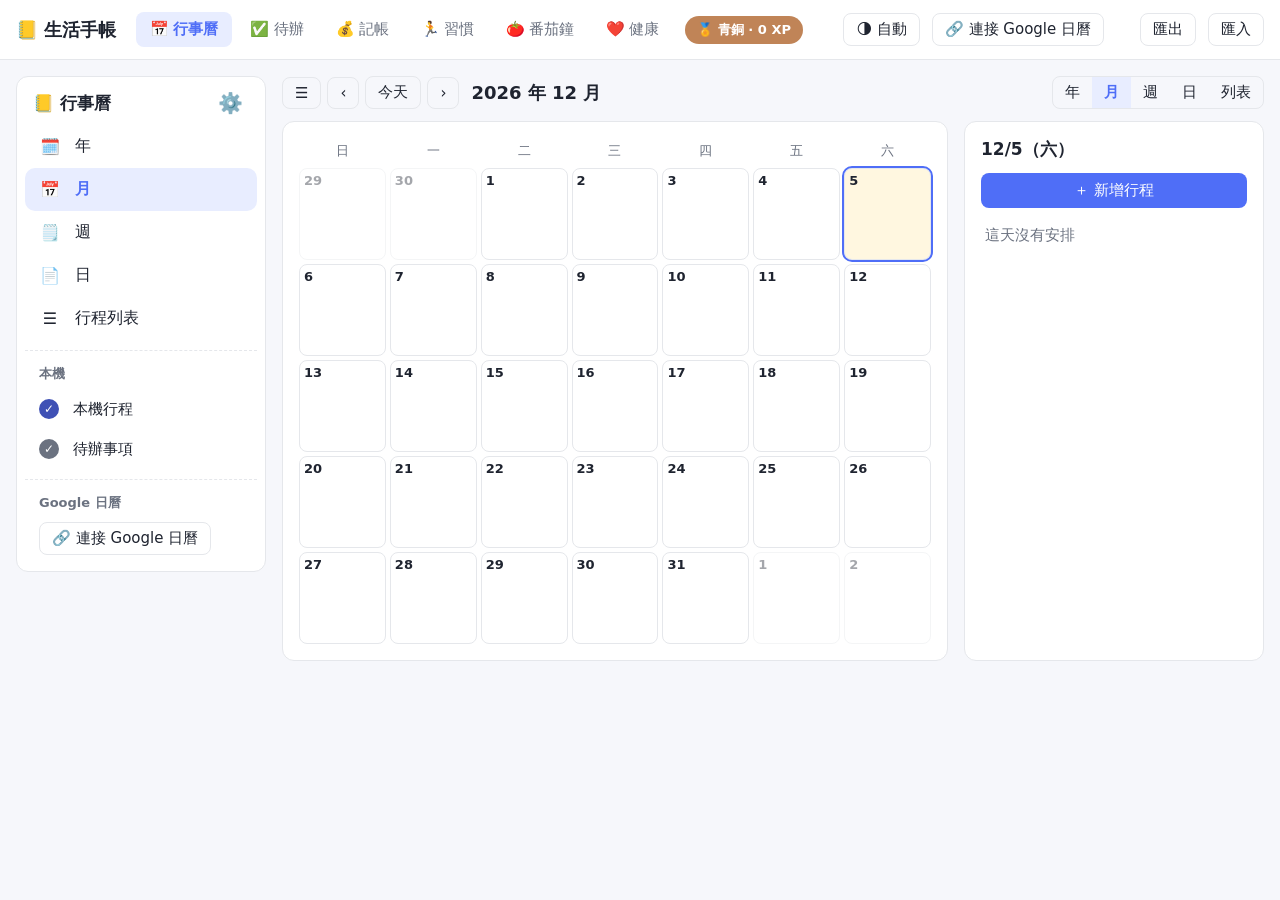
==== commit 219fec6c: "習慣：點群組標題可以收合／展開 Co-Authored-By: Claude Opus 5.5 <noreply@anthropic.com>" ====
--- a/index.html
+++ b/index.html
@@ -5,7 +5,7 @@
 <meta name="viewport" content="width=device-width, initial-scale=1">
 <title>我的生活手帳</title>
 <script>/* 先套用深淺色，避免畫面閃一下 */try{var t=localStorage.getItem('theme');if(t==='light'||t==='dark')document.documentElement.dataset.theme=t}catch(e){}</script>
-<link rel="stylesheet" href="css/style.css?v=202611251434">
+<link rel="stylesheet" href="css/style.css?v=202611251440">
 </head>
 <body>
 <header>
@@ -422,17 +422,17 @@
 </div>
 
 <script src="https://accounts.google.com/gsi/client" async defer></script>
-<script src="js/core.js?v=202611251434"></script>
-<script src="js/calendar.js?v=202611251434"></script>
-<script src="js/todo.js?v=202611251434"></script>
-<script src="js/money.js?v=202611251434"></script>
-<script src="js/backup.js?v=202611251434"></script>
-<script src="js/google-calendar.js?v=202611251434"></script>
-<script src="js/drive-sync.js?v=202611251434"></script>
-<script src="js/habits.js?v=202611251434"></script>
-<script src="js/daily-rank.js?v=202611251434"></script>
-<script src="js/health.js?v=202611251434"></script>
-<script src="js/pomodoro.js?v=202611251434"></script>
-<script src="js/main.js?v=202611251434"></script>
+<script src="js/core.js?v=202611251440"></script>
+<script src="js/calendar.js?v=202611251440"></script>
+<script src="js/todo.js?v=202611251440"></script>
+<script src="js/money.js?v=202611251440"></script>
+<script src="js/backup.js?v=202611251440"></script>
+<script src="js/google-calendar.js?v=202611251440"></script>
+<script src="js/drive-sync.js?v=202611251440"></script>
+<script src="js/habits.js?v=202611251440"></script>
+<script src="js/daily-rank.js?v=202611251440"></script>
+<script src="js/health.js?v=202611251440"></script>
+<script src="js/pomodoro.js?v=202611251440"></script>
+<script src="js/main.js?v=202611251440"></script>
 </body>
 </html>
--- a/css/style.css
+++ b/css/style.css
@@ -362,3 +362,8 @@
 .copt .cx{margin-left:auto;border:0;background:transparent;color:var(--muted);cursor:pointer;font-size:12px;padding:2px 4px;visibility:hidden}
 .copt:hover .cx,.copt.on .cx{visibility:visible}
 @media (hover:none){.copt .cx{visibility:visible}}
+
+/* 習慣群組收合 */
+.hg-head[data-act=fold]{cursor:pointer;user-select:none;-webkit-user-select:none}
+.hg-head .fold{display:inline-block;width:16px;color:var(--muted);font-size:12px}
+.hg.folded .hg-head{margin-bottom:0}
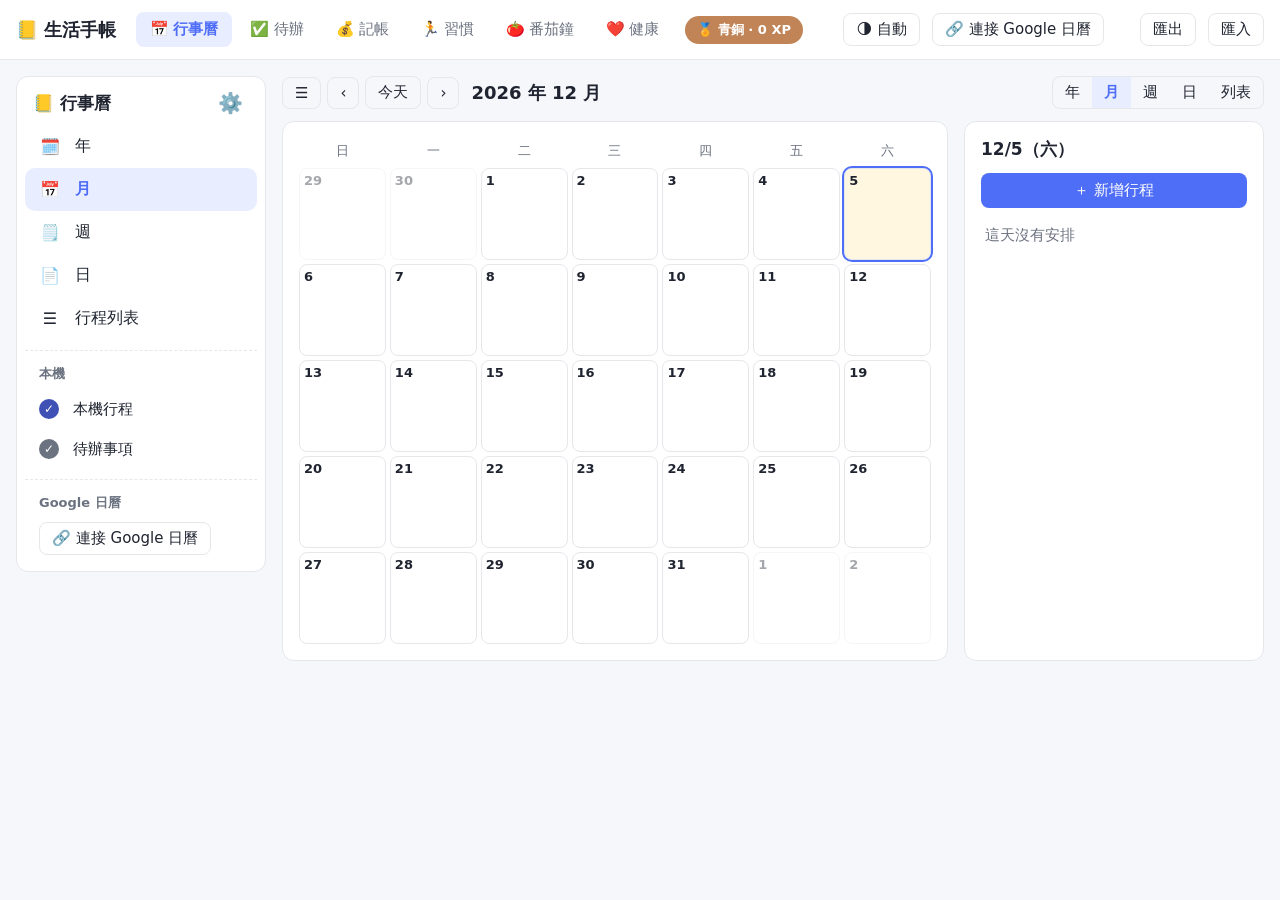
==== commit 62c6bd98: "番茄鐘：手機點時間才跳出滾輪選分鐘，電腦版維持直接顯示時間 - 手機（觸控螢幕）：點一下時間跳出滾輪視窗，按「確定」才套用 - 電腦版：不顯示滾輪，在 ⚙️ 設定直接輸入分鐘 - JS/CSS 版本號" ====
--- a/index.html
+++ b/index.html
@@ -5,7 +5,7 @@
 <meta name="viewport" content="width=device-width, initial-scale=1">
 <title>我的生活手帳</title>
 <script>/* 先套用深淺色，避免畫面閃一下 */try{var t=localStorage.getItem('theme');if(t==='light'||t==='dark')document.documentElement.dataset.theme=t}catch(e){}</script>
-<link rel="stylesheet" href="css/style.css?v=202611251440">
+<link rel="stylesheet" href="css/style.css?v=202611270208">
 </head>
 <body>
 <header>
@@ -236,6 +236,7 @@
   <div class="pomo-wrap">
     <div class="card" style="text-align:center">
       <div class="seg" id="pModeSeg" style="display:inline-flex"><button class="pbtn" data-m="focus">專注</button><button class="pbtn" data-m="short">短休息</button><button class="pbtn" data-m="long">長休息</button></div>
+      <div><div class="seg" id="pUpSeg" style="display:inline-flex;margin-top:8px"><button class="pbtn" data-u="0" title="選好分鐘數，倒數到 00:00">⏳ 倒數</button><button class="pbtn" data-u="1" title="從 00:00 開始計時，直到你按結束">∞ 正計時</button></div></div>
       <div class="ring"><svg viewBox="0 0 200 200"><circle cx="100" cy="100" r="90" class="ring-bg"/><circle cx="100" cy="100" r="90" id="pRing" class="ring-fg"/></svg>
         <div class="ring-txt"><div class="ptime" id="pTime"></div><div class="muted" id="pModeLabel"></div></div></div>
       <div style="text-align:left">
@@ -352,6 +353,17 @@
 </div>
 
 <!-- 待辦編輯視窗 -->
+<!-- 番茄鐘選時間（手機：點時間跳出滾輪） -->
+<div class="modal-bg hidden" id="pwModal">
+  <div class="modal" style="max-width:340px">
+    <h2 id="pwTitle">選擇時間</h2>
+    <div class="wheel-box"><div class="wheel" id="pWheel"></div></div>
+    <div class="row" style="margin-top:16px;justify-content:flex-end">
+      <button type="button" class="ghost" id="pwCancel">取消</button>
+      <button type="button" class="btn" id="pwOk">確定</button>
+    </div>
+  </div>
+</div>
 <div class="modal-bg hidden" id="tdModal">
   <form class="modal" id="tdForm">
     <h2>編輯待辦</h2>
@@ -422,17 +434,17 @@
 </div>
 
 <script src="https://accounts.google.com/gsi/client" async defer></script>
-<script src="js/core.js?v=202611251440"></script>
-<script src="js/calendar.js?v=202611251440"></script>
-<script src="js/todo.js?v=202611251440"></script>
-<script src="js/money.js?v=202611251440"></script>
-<script src="js/backup.js?v=202611251440"></script>
-<script src="js/google-calendar.js?v=202611251440"></script>
-<script src="js/drive-sync.js?v=202611251440"></script>
-<script src="js/habits.js?v=202611251440"></script>
-<script src="js/daily-rank.js?v=202611251440"></script>
-<script src="js/health.js?v=202611251440"></script>
-<script src="js/pomodoro.js?v=202611251440"></script>
-<script src="js/main.js?v=202611251440"></script>
+<script src="js/core.js?v=202611270208"></script>
+<script src="js/calendar.js?v=202611270208"></script>
+<script src="js/todo.js?v=202611270208"></script>
+<script src="js/money.js?v=202611270208"></script>
+<script src="js/backup.js?v=202611270208"></script>
+<script src="js/google-calendar.js?v=202611270208"></script>
+<script src="js/drive-sync.js?v=202611270208"></script>
+<script src="js/habits.js?v=202611270208"></script>
+<script src="js/daily-rank.js?v=202611270208"></script>
+<script src="js/health.js?v=202611270208"></script>
+<script src="js/pomodoro.js?v=202611270208"></script>
+<script src="js/main.js?v=202611270208"></script>
 </body>
 </html>
--- a/css/style.css
+++ b/css/style.css
@@ -137,13 +137,14 @@
 .tag.late{background:var(--late-bg);color:var(--red)}
 .tag.tomato{background:var(--tomato-bg);color:var(--tomato)}
 .todo-edit{cursor:pointer}
-/* 拖曳排序：按住前面的四條線把手 */
-.td-handle{flex:none;display:flex;flex-direction:column;justify-content:center;gap:3px;width:28px;align-self:stretch;min-height:32px;margin:-4px 0 -4px -4px;padding:0 6px;cursor:grab;touch-action:none;-webkit-user-select:none;user-select:none;-webkit-touch-callout:none}
-.td-handle i{display:block;height:2px;border-radius:1px;background:var(--muted)}
-.td-handle:hover i{background:var(--text)}
-#todoList li.td-lift .td-handle{cursor:grabbing}
-#todoList li.td-lift .td-handle i{background:var(--primary)}
-#todoList li.td-lift{-webkit-user-select:none;user-select:none;position:relative;z-index:5;background:var(--card,var(--bg));border-radius:10px;box-shadow:0 6px 18px rgba(0,0,0,.3);outline:2px solid var(--primary);cursor:grabbing}
+/* 拖曳排序：按住前面的四條線把手（待辦、習慣共用） */
+.drag-h{flex:none;display:flex;flex-direction:column;justify-content:center;gap:3px;width:28px;align-self:stretch;min-height:32px;margin:-4px 0 -4px -4px;padding:0 6px;box-sizing:border-box;cursor:grab;touch-action:none;-webkit-user-select:none;user-select:none;-webkit-touch-callout:none}
+.drag-h i{display:block;height:2px;border-radius:1px;background:var(--muted)}
+.drag-h:hover i{background:var(--text)}
+.hg-head .drag-h{min-height:24px;margin:-2px 0 -2px -4px}
+.drag-lift{position:relative;z-index:5;background:var(--card);border-radius:10px;box-shadow:0 6px 18px rgba(0,0,0,.3);outline:2px solid var(--primary);cursor:grabbing;-webkit-user-select:none;user-select:none}
+.drag-lift .drag-h{cursor:grabbing}
+.drag-lift > .drag-h i,.drag-lift > .hg-head > .drag-h i{background:var(--primary)}
 .todo-edit:hover > span:first-child{text-decoration:underline;text-decoration-color:var(--muted)}
 .done-text{text-decoration:line-through;color:var(--muted)}
 .ddl{display:flex;flex-wrap:wrap;gap:8px;align-items:center;margin-top:5px;font-size:13px}
@@ -342,6 +343,14 @@
 .ring-fg{stroke-linecap:round;transition:stroke-dashoffset .9s linear}
 .ring-txt{position:absolute;inset:0;display:flex;flex-direction:column;align-items:center;justify-content:center}
 .ptime{font-size:52px;font-weight:700;font-variant-numeric:tabular-nums}
+/* 番茄鐘滾輪選時間：一格 36px、看得到 5 格，中間那格就是選到的 */
+.wheel-box{position:relative;width:100%;height:180px}
+.ptime.pickable{cursor:pointer;text-decoration:underline dotted var(--muted);text-underline-offset:8px;text-decoration-thickness:2px}
+.wheel-box::after{content:'';position:absolute;left:8%;right:8%;top:72px;height:36px;border-top:1px solid var(--line);border-bottom:1px solid var(--line);pointer-events:none}
+.wheel{height:100%;overflow-y:auto;scroll-snap-type:y mandatory;scrollbar-width:none;overscroll-behavior:contain;-webkit-mask-image:linear-gradient(transparent,#000 30%,#000 70%,transparent);mask-image:linear-gradient(transparent,#000 30%,#000 70%,transparent)}
+.wheel::-webkit-scrollbar{display:none}
+.wh-pad{height:72px}
+.wh-it{height:36px;line-height:36px;font-size:30px;font-weight:700;font-variant-numeric:tabular-nums;scroll-snap-align:center;cursor:pointer;user-select:none;-webkit-user-select:none}
 .pset{display:grid;gap:8px;margin-top:10px;font-size:14px}
 .pset input[type=number]{width:70px;padding:4px 8px}
 /* modal */
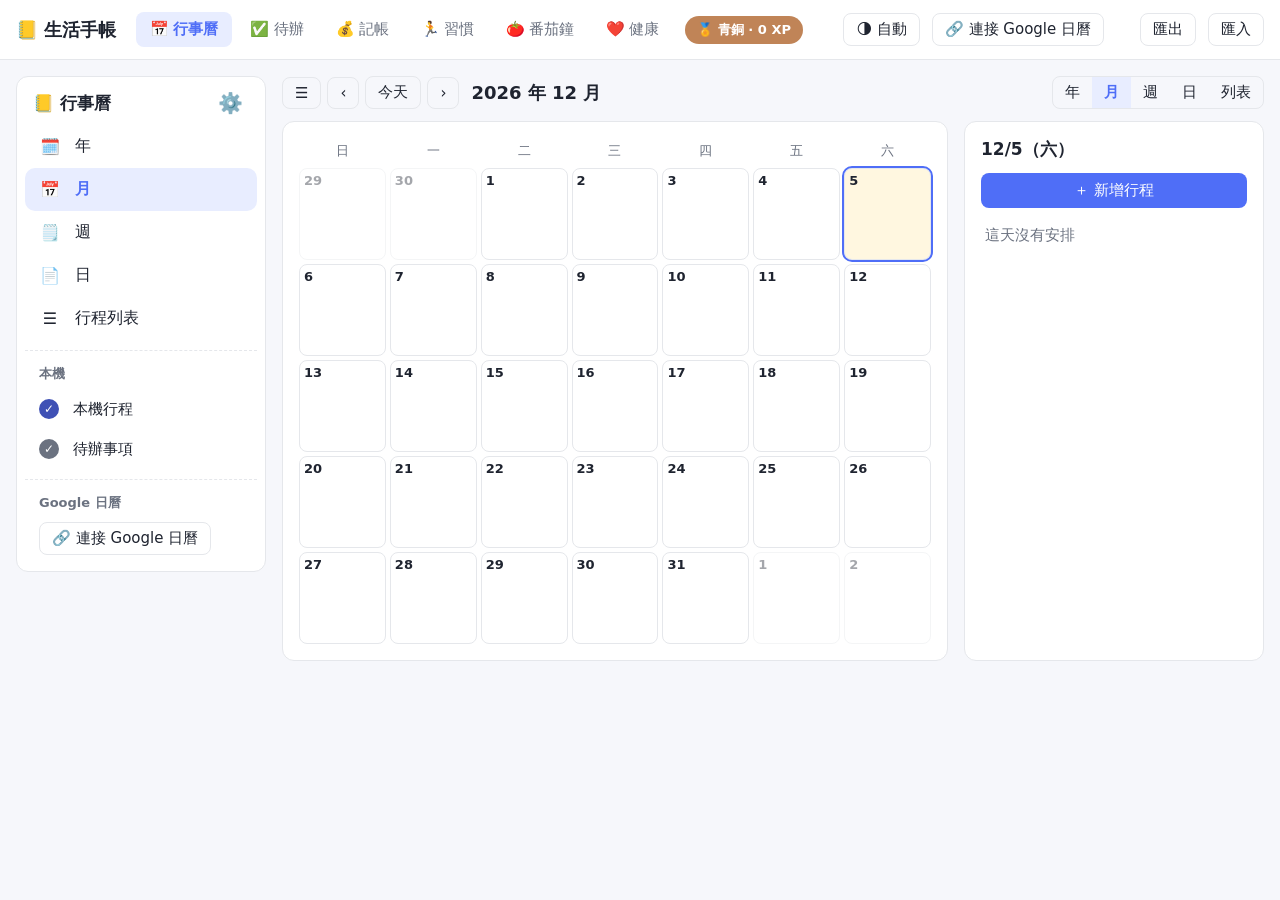
==== commit 57d6a61d: "番茄鐘：電腦版點時間直接打字改分鐘 - 電腦版點時間變成輸入框，輸入分鐘（45 或 45:00），Enter／點旁邊套用，Esc 取消 - 超過上限自動改成上限（專注 180、短休息 60、長休息 9" ====
--- a/index.html
+++ b/index.html
@@ -5,7 +5,7 @@
 <meta name="viewport" content="width=device-width, initial-scale=1">
 <title>我的生活手帳</title>
 <script>/* 先套用深淺色，避免畫面閃一下 */try{var t=localStorage.getItem('theme');if(t==='light'||t==='dark')document.documentElement.dataset.theme=t}catch(e){}</script>
-<link rel="stylesheet" href="css/style.css?v=202611270208">
+<link rel="stylesheet" href="css/style.css?v=202611270216">
 </head>
 <body>
 <header>
@@ -238,7 +238,7 @@
       <div class="seg" id="pModeSeg" style="display:inline-flex"><button class="pbtn" data-m="focus">專注</button><button class="pbtn" data-m="short">短休息</button><button class="pbtn" data-m="long">長休息</button></div>
       <div><div class="seg" id="pUpSeg" style="display:inline-flex;margin-top:8px"><button class="pbtn" data-u="0" title="選好分鐘數，倒數到 00:00">⏳ 倒數</button><button class="pbtn" data-u="1" title="從 00:00 開始計時，直到你按結束">∞ 正計時</button></div></div>
       <div class="ring"><svg viewBox="0 0 200 200"><circle cx="100" cy="100" r="90" class="ring-bg"/><circle cx="100" cy="100" r="90" id="pRing" class="ring-fg"/></svg>
-        <div class="ring-txt"><div class="ptime" id="pTime"></div><div class="muted" id="pModeLabel"></div></div></div>
+        <div class="ring-txt"><div class="ptime" id="pTime"></div><input class="ptime ptime-in hidden" id="pTimeIn" type="text" inputmode="numeric" autocomplete="off" title="輸入分鐘，按 Enter 套用"><div class="muted" id="pModeLabel"></div></div></div>
       <div style="text-align:left">
         <label class="muted" style="font-size:13px">正在處理哪項工作</label>
         <select id="pTask" style="width:100%;margin:4px 0 8px"></select>
@@ -434,17 +434,17 @@
 </div>
 
 <script src="https://accounts.google.com/gsi/client" async defer></script>
-<script src="js/core.js?v=202611270208"></script>
-<script src="js/calendar.js?v=202611270208"></script>
-<script src="js/todo.js?v=202611270208"></script>
-<script src="js/money.js?v=202611270208"></script>
-<script src="js/backup.js?v=202611270208"></script>
-<script src="js/google-calendar.js?v=202611270208"></script>
-<script src="js/drive-sync.js?v=202611270208"></script>
-<script src="js/habits.js?v=202611270208"></script>
-<script src="js/daily-rank.js?v=202611270208"></script>
-<script src="js/health.js?v=202611270208"></script>
-<script src="js/pomodoro.js?v=202611270208"></script>
-<script src="js/main.js?v=202611270208"></script>
+<script src="js/core.js?v=202611270216"></script>
+<script src="js/calendar.js?v=202611270216"></script>
+<script src="js/todo.js?v=202611270216"></script>
+<script src="js/money.js?v=202611270216"></script>
+<script src="js/backup.js?v=202611270216"></script>
+<script src="js/google-calendar.js?v=202611270216"></script>
+<script src="js/drive-sync.js?v=202611270216"></script>
+<script src="js/habits.js?v=202611270216"></script>
+<script src="js/daily-rank.js?v=202611270216"></script>
+<script src="js/health.js?v=202611270216"></script>
+<script src="js/pomodoro.js?v=202611270216"></script>
+<script src="js/main.js?v=202611270216"></script>
 </body>
 </html>
--- a/css/style.css
+++ b/css/style.css
@@ -346,6 +346,9 @@
 /* 番茄鐘滾輪選時間：一格 36px、看得到 5 格，中間那格就是選到的 */
 .wheel-box{position:relative;width:100%;height:180px}
 .ptime.pickable{cursor:pointer;text-decoration:underline dotted var(--muted);text-underline-offset:8px;text-decoration-thickness:2px}
+@media (pointer:fine){.ptime.pickable{cursor:text}.ptime.pickable:hover{color:var(--primary)}}
+/* 電腦版直接打字改時間的輸入框，長得跟時間一樣 */
+.ptime-in{width:150px;padding:0 4px;text-align:center;background:transparent;border:0;border-bottom:2px solid var(--primary);border-radius:0;color:var(--text);font-family:inherit;outline:none}
 .wheel-box::after{content:'';position:absolute;left:8%;right:8%;top:72px;height:36px;border-top:1px solid var(--line);border-bottom:1px solid var(--line);pointer-events:none}
 .wheel{height:100%;overflow-y:auto;scroll-snap-type:y mandatory;scrollbar-width:none;overscroll-behavior:contain;-webkit-mask-image:linear-gradient(transparent,#000 30%,#000 70%,transparent);mask-image:linear-gradient(transparent,#000 30%,#000 70%,transparent)}
 .wheel::-webkit-scrollbar{display:none}
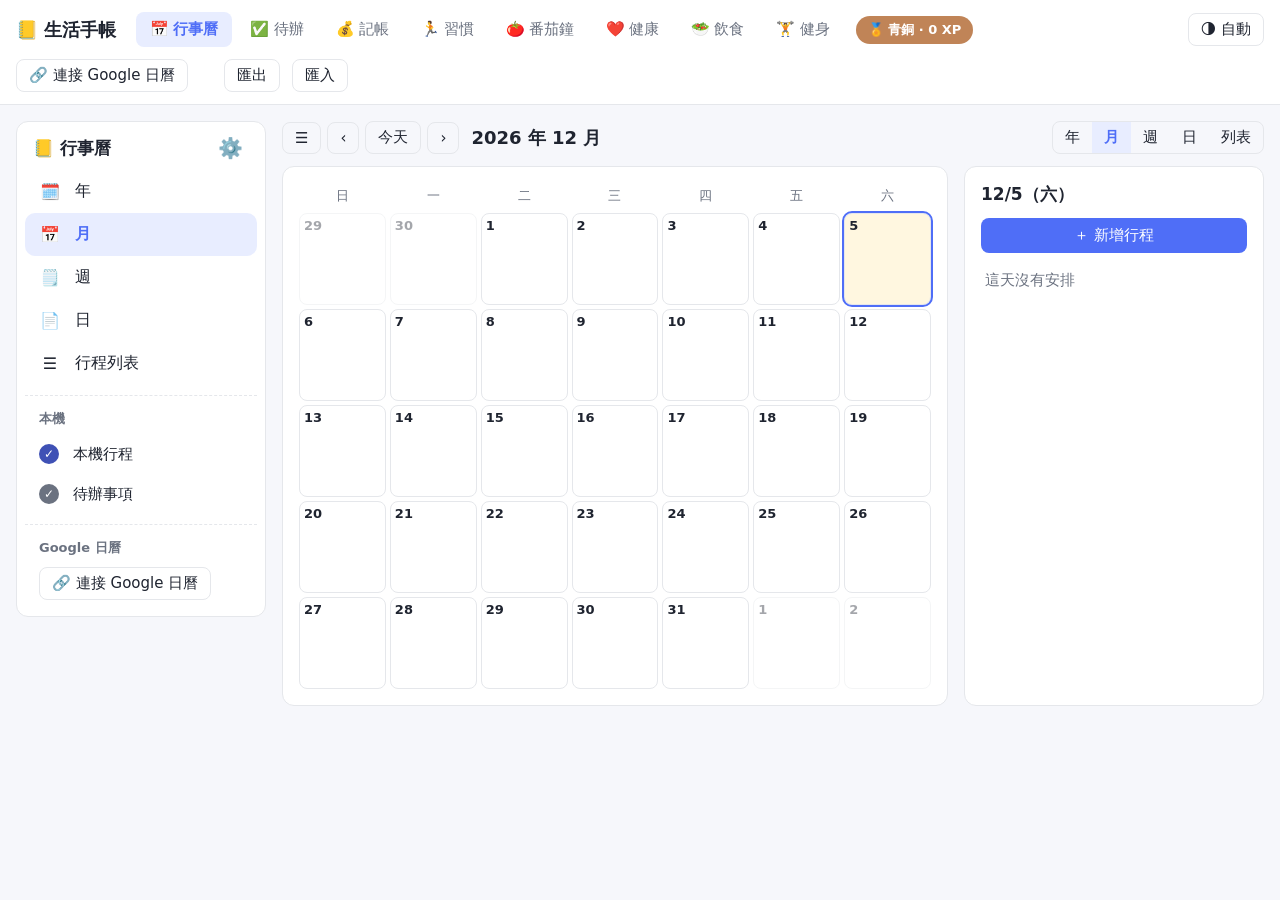
==== commit 93b4c73d: "新增飲食頁和健身頁 - 飲食：身體資料 → BMR、TDEE、每日建議熱量、蛋白質目標（體重 × 1.6–2.0） - 飲食：打字記錄吃了什麼，對照內建食物資料庫估算熱量、蛋白質、碳水、糖、脂肪、纖維" ====
--- a/index.html
+++ b/index.html
@@ -5,7 +5,7 @@
 <meta name="viewport" content="width=device-width, initial-scale=1">
 <title>我的生活手帳</title>
 <script>/* 先套用深淺色，避免畫面閃一下 */try{var t=localStorage.getItem('theme');if(t==='light'||t==='dark')document.documentElement.dataset.theme=t}catch(e){}</script>
-<link rel="stylesheet" href="css/style.css?v=202611270216">
+<link rel="stylesheet" href="css/style.css?v=202611270247">
 </head>
 <body>
 <header>
@@ -17,6 +17,8 @@
     <button data-tab="habit">🏃 習慣</button>
     <button data-tab="pomo">🍅 番茄鐘</button>
     <button data-tab="health">❤️ 健康</button>
+    <button data-tab="diet">🥗 飲食</button>
+    <button data-tab="gym">🏋️ 健身</button>
     <button data-tab="rank" class="hidden">🏅 段位</button>
   </nav>
   <button class="mini" id="rankPill" title="段位與經驗值（點一下看詳情）"></button>
@@ -231,6 +233,91 @@
  </div>
 </section>
 
+<!-- 飲食 -->
+<section id="tab-diet" class="hidden">
+ <div class="hl-layout">
+  <div class="hl-left">
+    <div class="card">
+      <h2>🧍 身體資料與目標</h2>
+      <form id="dpForm" class="dp-form" onsubmit="return false">
+        <label>性別<select id="dpSex"><option value="m">男</option><option value="f">女</option></select></label>
+        <label>年齡<input type="number" id="dpAge" min="10" max="100" placeholder="歲"></label>
+        <label>身高<input type="number" id="dpH" min="100" max="230" step="0.1" placeholder="cm"></label>
+        <label>體重 <span class="muted small" id="dpWHint"></span><input type="number" id="dpW" min="20" max="300" step="0.1" placeholder="kg"></label>
+        <label class="full">活動量<select id="dpAct"></select></label>
+        <label>目標體重<input type="number" id="dpGoal" min="20" max="300" step="0.1" placeholder="kg（選填）"></label>
+        <label>蛋白質 × 體重：<b id="dpProtV"></b> g/kg<input type="range" id="dpProt" min="1.6" max="2" step="0.1"></label>
+      </form>
+      <div id="dpTargets" style="margin-top:12px"></div>
+    </div>
+    <div class="card">
+      <details><summary class="muted" style="cursor:pointer">🤖 AI 分析設定（選用）</summary>
+        <div class="small" style="margin-top:8px;line-height:1.6">
+          資料庫找不到的食物，可以用 AI 分析任何中文描述（例如「巷口的鹽酥雞加九層塔、大杯半糖青茶」）。
+          需要你自己的 <a href="https://console.anthropic.com/settings/keys" target="_blank" rel="noopener">Claude API 金鑰</a>，費用算在你的 Anthropic 帳號，一次分析大約台幣幾毛錢。<br>
+          金鑰<b>只存在這台裝置的瀏覽器</b>，不會上傳到 GitHub 或 Google 雲端；公用電腦不要存。
+        </div>
+        <div class="row" style="margin-top:8px"><input type="password" id="aiKey" placeholder="sk-ant-..." autocomplete="off" style="flex:1;min-width:0"><button class="btn" type="button" id="aiKeySave">儲存</button></div>
+        <div class="row small" style="margin-top:6px"><span id="aiKeyState" class="muted"></span><button class="ghost" type="button" id="aiKeyDel" style="margin-left:auto">移除金鑰</button></div>
+        <label class="small" style="display:block;margin-top:8px">模型<select id="aiModel" style="width:100%"></select></label>
+      </details>
+    </div>
+  </div>
+  <div class="hl-right">
+    <div class="card">
+      <div class="row" style="margin-bottom:8px"><button class="ghost" id="dPrevDay">‹</button><h2 style="margin:0;flex:1;text-align:center" id="dDay"></h2><button class="ghost" id="dNextDay">›</button></div>
+      <div class="seg" id="dSlotSeg" style="display:inline-flex;margin-bottom:8px"><button class="pbtn" data-s="b">🌅 早餐</button><button class="pbtn" data-s="l">🍱 午餐</button><button class="pbtn" data-s="d">🍽️ 晚餐</button><button class="pbtn" data-s="s">🍪 點心</button></div>
+      <textarea id="dText" rows="2" placeholder="今天吃了什麼？例如：雞腿便當、半糖珍奶、兩顆茶葉蛋、雞胸肉 200g" style="width:100%;box-sizing:border-box"></textarea>
+      <div class="row" style="margin-top:8px">
+        <button class="btn" id="dParse">🔍 分析</button>
+        <button class="btn hidden" id="dAi" style="background:#8b5cf6">🤖 AI 分析</button>
+        <span class="muted small" id="dAiHint">想分析任何描述？可以在「🤖 AI 分析設定」加上金鑰</span>
+      </div>
+      <div id="dPrevBox" class="dprev hidden">
+        <div id="dPrev"></div>
+        <div id="dUnknown" class="small" style="margin-top:6px;color:var(--amber)"></div>
+        <details class="small" style="margin-top:6px"><summary class="muted" style="cursor:pointer">＋ 手動新增一項</summary>
+          <form id="dManual" class="row" style="margin-top:6px">
+            <input id="dmName" placeholder="名稱" style="width:120px" required><input id="dmK" type="number" min="0" placeholder="熱量" style="width:72px" required>
+            <input id="dmP" type="number" min="0" step="0.1" placeholder="蛋白質 g" style="width:84px"><input id="dmC" type="number" min="0" step="0.1" placeholder="碳水 g" style="width:72px">
+            <input id="dmS" type="number" min="0" step="0.1" placeholder="糖 g" style="width:64px"><input id="dmF" type="number" min="0" step="0.1" placeholder="脂肪 g" style="width:72px">
+            <button class="ghost">加入</button>
+          </form></details>
+        <div class="row" style="margin-top:10px;justify-content:flex-end"><button class="ghost" id="dClear">清除</button><button class="btn" id="dSave">✓ 記錄這一餐</button></div>
+      </div>
+    </div>
+    <div class="card"><h2>今天的營養</h2><div id="dTotals"></div>
+      <div class="muted small" style="margin-top:6px">資料庫數值是常見份量的大約值，店家不同會差很多，只是參考。</div></div>
+    <div class="card"><h2>吃了什麼</h2><div id="dMeals"></div></div>
+  </div>
+ </div>
+</section>
+
+<!-- 健身 -->
+<section id="tab-gym" class="hidden">
+ <div class="hl-layout">
+  <div class="hl-left">
+    <div class="card">
+      <h2>🎯 目標</h2>
+      <form id="gForm" onsubmit="return false">
+        <div class="small muted">目前體重：<span id="gNowW"></span></div>
+        <label class="small" style="display:block;margin-top:8px">目標體重（kg）<input type="number" id="gGoal" min="20" max="300" step="0.1" placeholder="例如 65" style="width:100%"></label>
+        <div class="small" style="margin-top:12px">想要什麼樣的身材？（可以多選）</div>
+        <div id="gShapes" class="gchips"></div>
+        <div class="small" style="margin-top:12px">在哪裡練？</div>
+        <div class="seg" id="gEquip" style="display:inline-flex"><button type="button" class="pbtn" data-v="gym">🏋️ 健身房</button><button type="button" class="pbtn" data-v="db">💪 啞鈴</button><button type="button" class="pbtn" data-v="home">🏠 居家徒手</button></div>
+        <div class="small" style="margin-top:12px">程度</div>
+        <div class="seg" id="gLevel" style="display:inline-flex"><button type="button" class="pbtn" data-v="new">新手</button><button type="button" class="pbtn" data-v="mid">練過一陣子</button></div>
+        <label class="small" style="display:block;margin-top:12px">每週練 <b id="gDaysV"></b> 天<input type="range" id="gDays" min="2" max="6" step="1" style="width:100%"></label>
+      </form>
+    </div>
+    <div class="card"><h2>💡 重點</h2><ul id="gNotes" class="small" style="margin:0;padding-left:18px;line-height:1.7"></ul>
+      <div class="muted small" id="gScheme" style="margin-top:8px"></div></div>
+  </div>
+  <div class="hl-right" id="gPlan"></div>
+ </div>
+</section>
+
 <!-- 番茄鐘 -->
 <section id="tab-pomo" class="hidden">
   <div class="pomo-wrap">
@@ -434,17 +521,20 @@
 </div>
 
 <script src="https://accounts.google.com/gsi/client" async defer></script>
-<script src="js/core.js?v=202611270216"></script>
-<script src="js/calendar.js?v=202611270216"></script>
-<script src="js/todo.js?v=202611270216"></script>
-<script src="js/money.js?v=202611270216"></script>
-<script src="js/backup.js?v=202611270216"></script>
-<script src="js/google-calendar.js?v=202611270216"></script>
-<script src="js/drive-sync.js?v=202611270216"></script>
-<script src="js/habits.js?v=202611270216"></script>
-<script src="js/daily-rank.js?v=202611270216"></script>
-<script src="js/health.js?v=202611270216"></script>
-<script src="js/pomodoro.js?v=202611270216"></script>
-<script src="js/main.js?v=202611270216"></script>
+<script src="js/core.js?v=202611270247"></script>
+<script src="js/calendar.js?v=202611270247"></script>
+<script src="js/todo.js?v=202611270247"></script>
+<script src="js/money.js?v=202611270247"></script>
+<script src="js/backup.js?v=202611270247"></script>
+<script src="js/google-calendar.js?v=202611270247"></script>
+<script src="js/drive-sync.js?v=202611270247"></script>
+<script src="js/habits.js?v=202611270247"></script>
+<script src="js/daily-rank.js?v=202611270247"></script>
+<script src="js/health.js?v=202611270247"></script>
+<script src="js/pomodoro.js?v=202611270247"></script>
+<script src="js/food-db.js?v=202611270247"></script>
+<script src="js/diet.js?v=202611270247"></script>
+<script src="js/workout.js?v=202611270247"></script>
+<script src="js/main.js?v=202611270247"></script>
 </body>
 </html>
--- a/css/style.css
+++ b/css/style.css
@@ -137,6 +137,29 @@
 .tag.late{background:var(--late-bg);color:var(--red)}
 .tag.tomato{background:var(--tomato-bg);color:var(--tomato)}
 .todo-edit{cursor:pointer}
+/* 飲食 */
+.dp-form{display:grid;grid-template-columns:1fr 1fr;gap:10px}
+.dp-form label{display:flex;flex-direction:column;gap:4px;font-size:13px;color:var(--muted)}
+.dp-form label.full{grid-column:1/-1}
+.dp-form input,.dp-form select{color:var(--text)}
+.dt-grid{display:grid;grid-template-columns:repeat(2,1fr);gap:8px}
+.dt-grid .stat{padding:10px}.dt-grid .v{font-size:20px}.dt-grid small{font-size:12px;font-weight:400;color:var(--muted)}
+.dprev{margin-top:12px;padding:10px;border:1px dashed var(--line);border-radius:10px}
+.dp-it,.dm-it{display:flex;align-items:center;gap:8px;padding:6px 0;border-bottom:1px solid var(--line)}
+.dp-it:last-child,.dm-it:last-child{border-bottom:0}
+.dm-slot{margin-bottom:12px}
+.dm-head{display:flex;justify-content:space-between;font-weight:600;padding-bottom:4px;border-bottom:1px solid var(--line)}
+/* 健身 */
+.gchips{display:flex;flex-wrap:wrap;gap:6px;margin-top:6px}
+.gchip{border:1px solid var(--line);background:transparent;color:var(--text);border-radius:999px;padding:6px 12px;font:inherit;font-size:14px;cursor:pointer}
+.gchip.on{background:var(--primary);border-color:var(--primary);color:#fff}
+.gtab{width:100%;border-collapse:collapse;font-size:14px}
+.gtab th{text-align:left;font-weight:600;color:var(--muted);font-size:12px;padding:4px 6px;border-bottom:1px solid var(--line)}
+.gtab td{padding:8px 6px;border-bottom:1px solid var(--line);vertical-align:top}
+.gtab td:not(:first-child){white-space:nowrap}
+.gtab tr.gpri td:first-child{box-shadow:inset 3px 0 0 var(--amber)}
+@media (max-width:600px){.gtab th:nth-child(4),.gtab td:nth-child(4){display:none}.dp-form{grid-template-columns:1fr}}
+
 /* 拖曳排序：按住前面的四條線把手（待辦、習慣共用） */
 .drag-h{flex:none;display:flex;flex-direction:column;justify-content:center;gap:3px;width:28px;align-self:stretch;min-height:32px;margin:-4px 0 -4px -4px;padding:0 6px;box-sizing:border-box;cursor:grab;touch-action:none;-webkit-user-select:none;user-select:none;-webkit-touch-callout:none}
 .drag-h i{display:block;height:2px;border-radius:1px;background:var(--muted)}
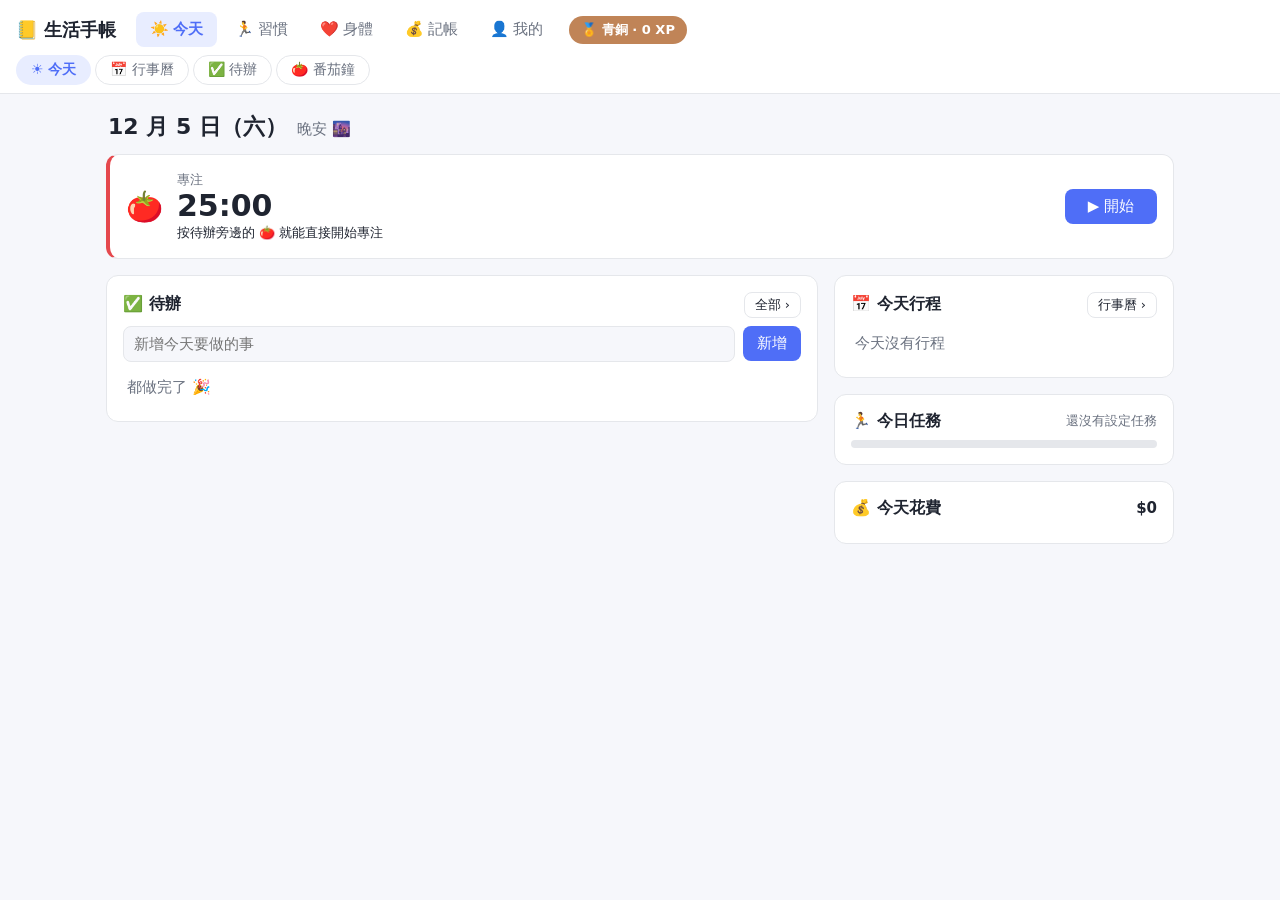
==== commit 522a2dc0: "分頁合併成 5 個：今天、習慣、身體、記帳、我的 - 新增「今天」首頁：番茄鐘卡片、今天的待辦（可打勾、按 🍅 直接專注）、今天行程、今日任務進度、今天花費 - 今天裡面有小分頁：行事曆、待辦、番茄鐘" ====
--- a/index.html
+++ b/index.html
@@ -5,36 +5,60 @@
 <meta name="viewport" content="width=device-width, initial-scale=1">
 <title>我的生活手帳</title>
 <script>/* 先套用深淺色，避免畫面閃一下 */try{var t=localStorage.getItem('theme');if(t==='light'||t==='dark')document.documentElement.dataset.theme=t}catch(e){}</script>
-<link rel="stylesheet" href="css/style.css?v=202611270247">
+<link rel="stylesheet" href="css/style.css?v=202611282100">
 </head>
 <body>
 <header>
   <h1>📒 生活手帳</h1>
   <nav id="tabs">
-    <button data-tab="cal" class="active">📅 行事曆</button>
-    <button data-tab="todo">✅ 待辦</button>
-    <button data-tab="money">💰 記帳</button>
-    <button data-tab="habit">🏃 習慣</button>
-    <button data-tab="pomo">🍅 番茄鐘</button>
-    <button data-tab="health">❤️ 健康</button>
-    <button data-tab="diet">🥗 飲食</button>
-    <button data-tab="gym">🏋️ 健身</button>
-    <button data-tab="rank" class="hidden">🏅 段位</button>
+    <button data-grp="today" class="active"><i>☀️</i><span>今天</span></button>
+    <button data-grp="habit"><i>🏃</i><span>習慣</span></button>
+    <button data-grp="body"><i>❤️</i><span>身體</span></button>
+    <button data-grp="money"><i>💰</i><span>記帳</span></button>
+    <button data-grp="me"><i>👤</i><span>我的</span></button>
   </nav>
   <button class="mini" id="rankPill" title="段位與經驗值（點一下看詳情）"></button>
   <div id="miniTimers"></div>
   <div class="spacer"></div>
-  <button class="ghost" id="themeBtn" title="切換深色／淺色模式"></button>
-  <button class="ghost" id="gBtn">🔗 連接 Google 日曆</button>
   <button class="x" id="syncState" style="font-size:13px" title="雲端同步"></button>
-  <button class="ghost" id="exportBtn" title="匯出備份">匯出</button>
-  <button class="ghost" id="importBtn" title="匯入備份">匯入</button>
-  <input type="file" id="importFile" accept=".json" class="hidden">
+  <nav id="subTabs" class="hidden"></nav>
 </header>
 
 <main>
+<!-- 今天（首頁） -->
+<section id="tab-today">
+ <div class="tdy">
+  <div class="tdy-head"><h2 id="tdyDate"></h2><span class="muted" id="tdyHi"></span></div>
+  <div class="card tdy-pomo" id="tdyPomo" title="打開番茄鐘">
+    <div class="tp-ring">🍅</div>
+    <div style="flex:1;min-width:0"><div class="muted small" id="tpMode"></div><div class="tp-time" id="tpTime"></div><div class="small tp-task" id="tpTask"></div></div>
+    <button class="btn" id="tpStart"></button>
+  </div>
+  <div class="tdy-grid">
+    <div class="card">
+      <div class="row tdy-h"><h2>✅ 待辦</h2><span class="muted small" id="tdyTodoCnt"></span><div class="spacer"></div><button class="ghost" data-go="todo">全部 ›</button></div>
+      <form class="row" id="tdyForm" style="margin-bottom:8px"><input type="text" id="tdyText" placeholder="新增今天要做的事" required style="flex:1;min-width:0"><button class="btn">新增</button></form>
+      <ul class="list" id="tdyTodo"></ul>
+    </div>
+    <div class="tdy-side">
+      <div class="card">
+        <div class="row tdy-h"><h2>📅 今天行程</h2><div class="spacer"></div><button class="ghost" data-go="cal">行事曆 ›</button></div>
+        <ul class="list" id="tdyEv"></ul>
+      </div>
+      <div class="card tdy-link" data-go="habit">
+        <div class="row tdy-h"><h2>🏃 今日任務</h2><div class="spacer"></div><span class="muted small" id="tdyHabTxt"></span></div>
+        <div class="tdy-bar"><i id="tdyHabBar"></i></div>
+      </div>
+      <div class="card tdy-link" data-go="money">
+        <div class="row tdy-h"><h2>💰 今天花費</h2><div class="spacer"></div><strong id="tdyMoney"></strong></div>
+      </div>
+    </div>
+  </div>
+ </div>
+</section>
+
 <!-- 行事曆 -->
-<section id="tab-cal" class="cal-layout">
+<section id="tab-cal" class="cal-layout hidden">
   <!-- 側邊欄：寬螢幕固定在左邊，手機則是滑出選單 -->
   <div class="drawer-bg" id="drawerBg">
     <aside class="drawer">
@@ -192,6 +216,15 @@
     <div class="card"><h2>最近 14 天得分</h2><div class="xph" id="rkHist"></div>
       <div class="row muted small" style="margin-top:8px;gap:14px"><span><i class="lg" style="background:var(--amber)"></i>習慣</span><span><i class="lg" style="background:#e5484d"></i>番茄鐘</span><span><i class="lg" style="background:var(--green)"></i>待辦</span></div></div>
     <div class="card"><h2>段位一覽</h2><div id="rkTiers"></div></div>
+    <div class="card"><h2>⚙️ 設定與同步</h2>
+      <div class="set-btns">
+  <button class="ghost" id="themeBtn" title="切換深色／淺色模式"></button>
+  <button class="ghost" id="gBtn">🔗 連接 Google 日曆</button>
+  <button class="ghost" id="exportBtn" title="匯出備份">📤 匯出備份</button>
+  <button class="ghost" id="importBtn" title="匯入備份">📥 匯入備份</button>
+  <input type="file" id="importFile" accept=".json" class="hidden">
+      </div>
+    </div>
   </div>
 </section>
 
@@ -521,20 +554,22 @@
 </div>
 
 <script src="https://accounts.google.com/gsi/client" async defer></script>
-<script src="js/core.js?v=202611270247"></script>
-<script src="js/calendar.js?v=202611270247"></script>
-<script src="js/todo.js?v=202611270247"></script>
-<script src="js/money.js?v=202611270247"></script>
-<script src="js/backup.js?v=202611270247"></script>
-<script src="js/google-calendar.js?v=202611270247"></script>
-<script src="js/drive-sync.js?v=202611270247"></script>
-<script src="js/habits.js?v=202611270247"></script>
-<script src="js/daily-rank.js?v=202611270247"></script>
-<script src="js/health.js?v=202611270247"></script>
-<script src="js/pomodoro.js?v=202611270247"></script>
-<script src="js/food-db.js?v=202611270247"></script>
-<script src="js/diet.js?v=202611270247"></script>
-<script src="js/workout.js?v=202611270247"></script>
-<script src="js/main.js?v=202611270247"></script>
+<script src="js/core.js?v=202611282100"></script>
+<script src="js/calendar.js?v=202611282100"></script>
+<script src="js/todo.js?v=202611282100"></script>
+<script src="js/money.js?v=202611282100"></script>
+<script src="js/backup.js?v=202611282100"></script>
+<script src="js/google-calendar.js?v=202611282100"></script>
+<script src="js/sync-merge.js?v=202611282100"></script>
+<script src="js/drive-sync.js?v=202611282100"></script>
+<script src="js/habits.js?v=202611282100"></script>
+<script src="js/daily-rank.js?v=202611282100"></script>
+<script src="js/health.js?v=202611282100"></script>
+<script src="js/pomodoro.js?v=202611282100"></script>
+<script src="js/food-db.js?v=202611282100"></script>
+<script src="js/diet.js?v=202611282100"></script>
+<script src="js/workout.js?v=202611282100"></script>
+<script src="js/today.js?v=202611282100"></script>
+<script src="js/main.js?v=202611282100"></script>
 </body>
 </html>
--- a/css/style.css
+++ b/css/style.css
@@ -402,3 +402,42 @@
 .hg-head[data-act=fold]{cursor:pointer;user-select:none;-webkit-user-select:none}
 .hg-head .fold{display:inline-block;width:16px;color:var(--muted);font-size:12px}
 .hg.folded .hg-head{margin-bottom:0}
+
+/* ---------- 分頁：5 個大分頁＋小分頁 ---------- */
+#tabs button i{font-style:normal;margin-right:4px}
+#subTabs{flex-basis:100%;display:flex;gap:4px;overflow-x:auto;scrollbar-width:none;margin:-4px 0 -4px}
+#subTabs::-webkit-scrollbar{display:none}
+#subTabs button{border:1px solid var(--line);background:transparent;color:var(--muted);padding:5px 14px;border-radius:999px;cursor:pointer;font:inherit;font-size:14px;white-space:nowrap}
+#subTabs button.active{background:var(--primary-soft);color:var(--primary);border-color:transparent;font-weight:600}
+.set-btns{display:flex;flex-wrap:wrap;gap:8px}
+/* 手機：大分頁放到畫面最下面 */
+@media (max-width:700px){
+  #tabs{position:fixed;left:0;right:0;bottom:0;z-index:6;gap:0;flex-wrap:nowrap;justify-content:space-around;background:var(--card);border-top:1px solid var(--line);padding:4px max(4px,env(safe-area-inset-right,0px)) calc(4px + env(safe-area-inset-bottom,0px)) max(4px,env(safe-area-inset-left,0px))}
+  #tabs button{flex:1;display:flex;flex-direction:column;align-items:center;gap:1px;padding:5px 0;font-size:11px;border-radius:10px}
+  #tabs button i{font-size:20px;margin:0;line-height:1.2}
+  body{padding-bottom:calc(64px + env(safe-area-inset-bottom,0px))}
+  .tg-scroll{height:calc(100dvh - 230px)}
+}
+
+/* ---------- 今天（首頁） ---------- */
+.tdy-head{display:flex;align-items:baseline;gap:10px;margin:2px 2px 12px}
+.tdy-head h2{margin:0;font-size:22px}
+.tdy-pomo{display:flex;align-items:center;gap:14px;cursor:pointer;border-left:4px solid var(--c,#e5484d)}
+.tdy-pomo:hover{border-color:var(--c,#e5484d)}
+.tdy-pomo .tp-ring{font-size:30px}
+.tdy-pomo .tp-time{font-size:30px;font-weight:800;line-height:1.15;font-variant-numeric:tabular-nums}
+.tdy-pomo.on .tp-time{color:var(--c)}
+.tdy-pomo .tp-task{white-space:nowrap;overflow:hidden;text-overflow:ellipsis}
+.tdy-pomo .btn{flex:none;min-width:92px}
+.tdy-grid{display:grid;grid-template-columns:minmax(0,1fr) 340px;gap:16px;align-items:start}
+.tdy-grid>.card,.tdy-side>.card:last-child{margin-bottom:0}
+.tdy-side{display:flex;flex-direction:column;gap:16px}
+.tdy-side>.card{margin-bottom:0}
+.tdy-h{margin-bottom:8px;flex-wrap:nowrap}
+.tdy-h h2{margin:0;font-size:16px;white-space:nowrap}
+.tdy-h .ghost{padding:3px 10px;font-size:13px}
+.tdy-link{cursor:pointer}
+.tdy-link:hover{border-color:var(--primary)}
+.tdy-bar{height:8px;border-radius:99px;background:var(--line);overflow:hidden}
+.tdy-bar i{display:block;height:100%;background:var(--green);border-radius:99px;transition:width .3s}
+@media (max-width:820px){.tdy-grid{grid-template-columns:1fr}}
